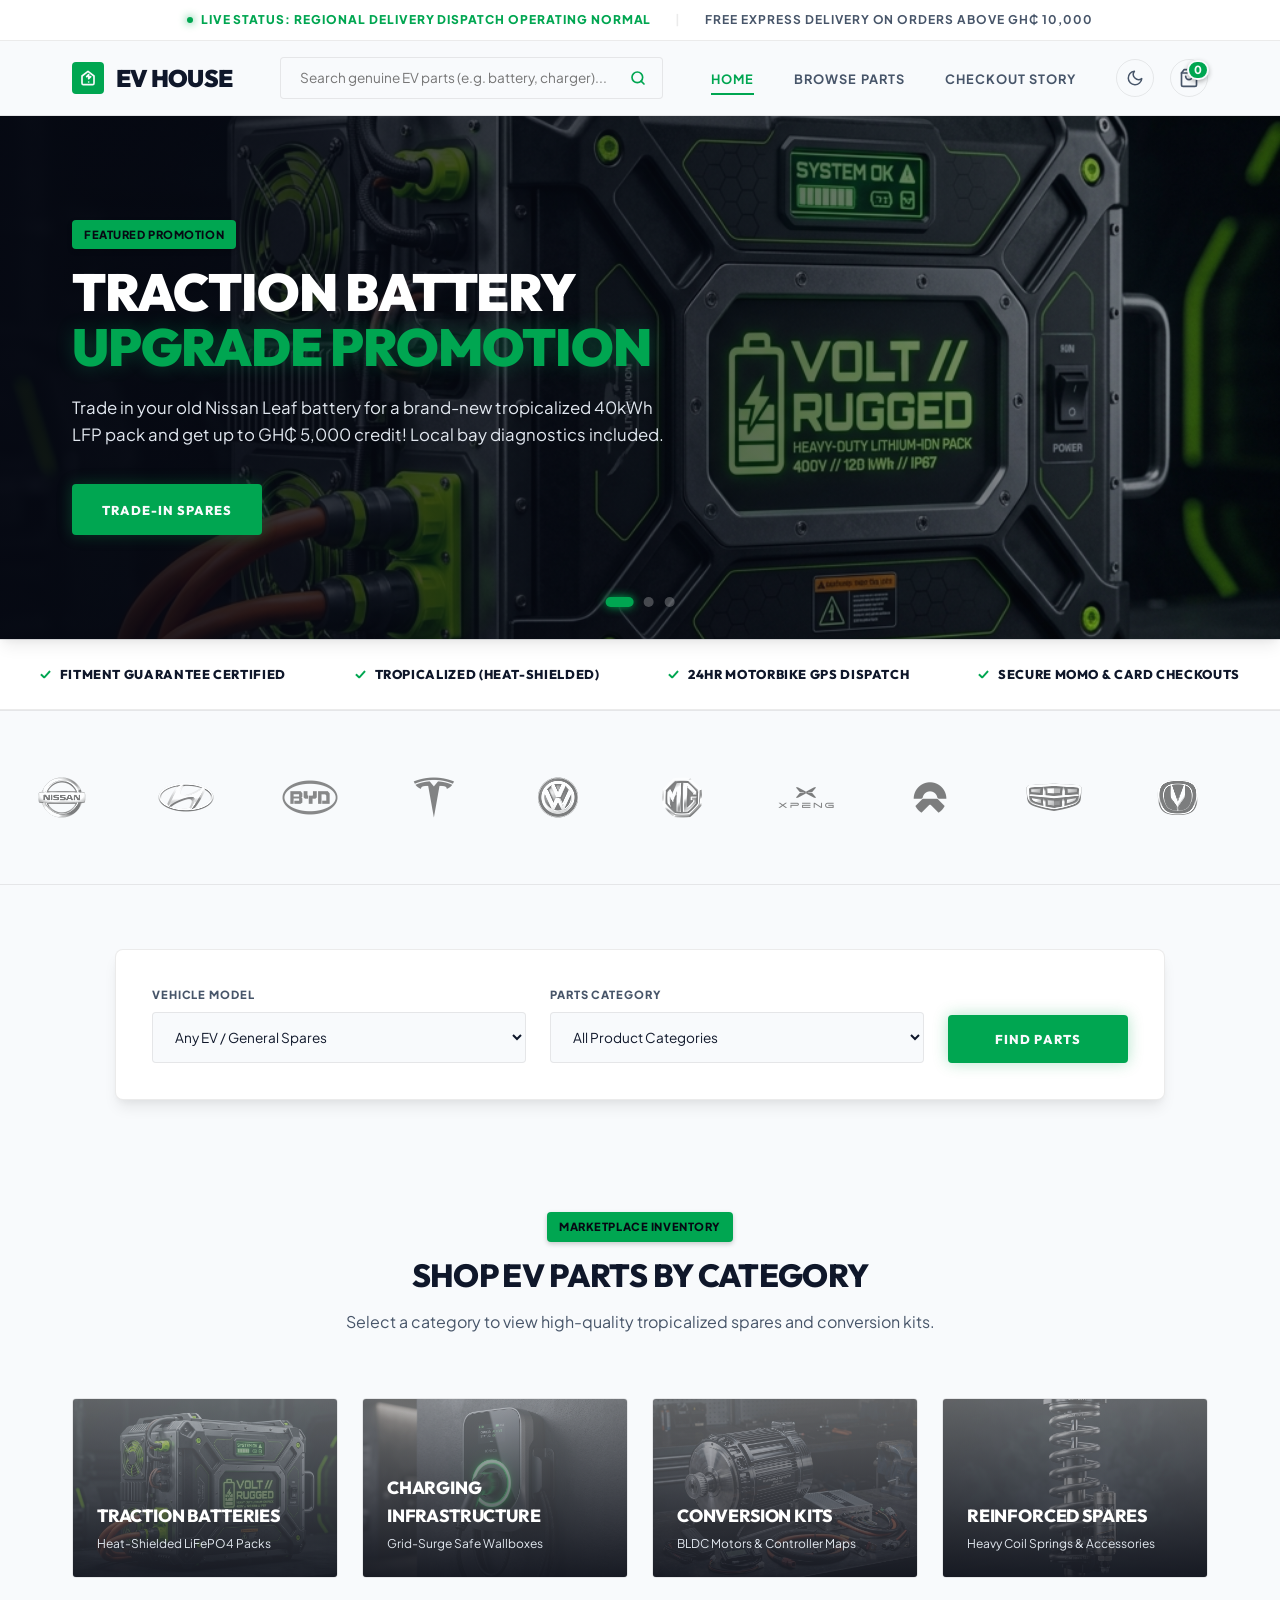
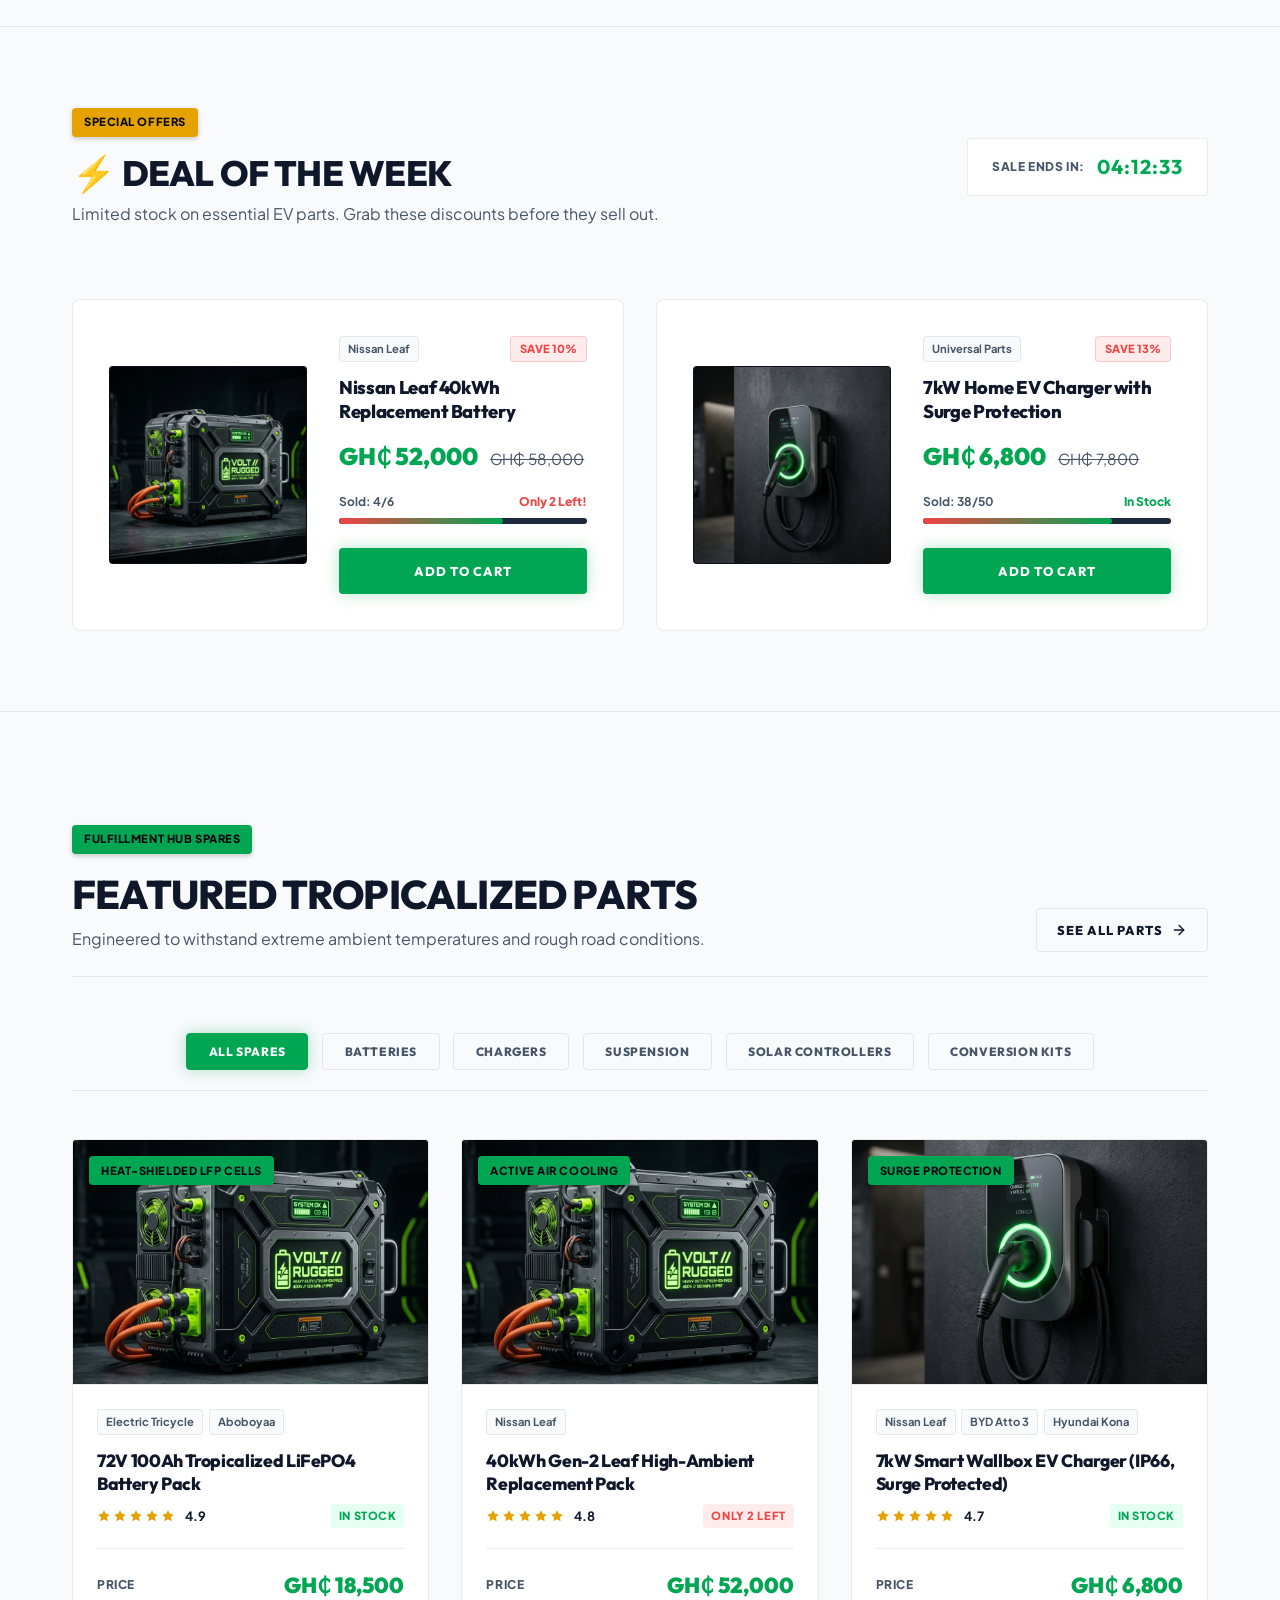
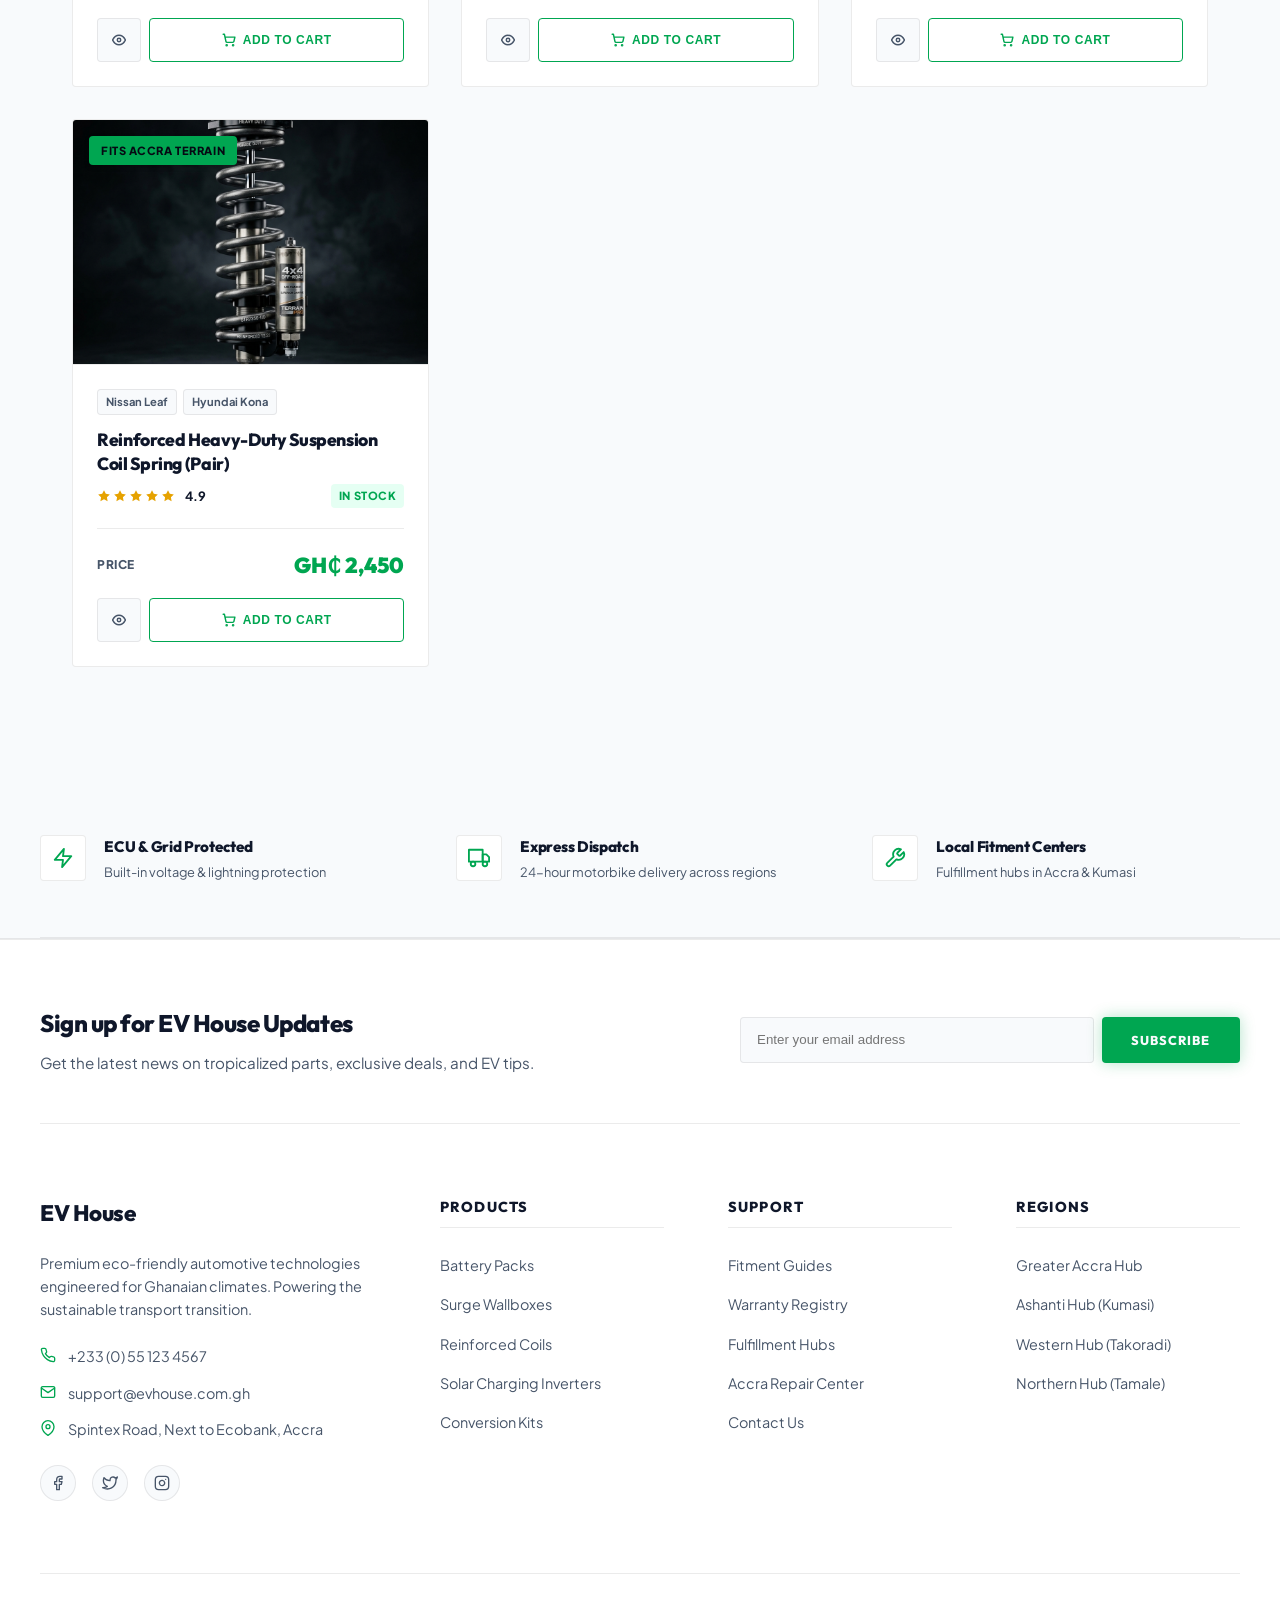
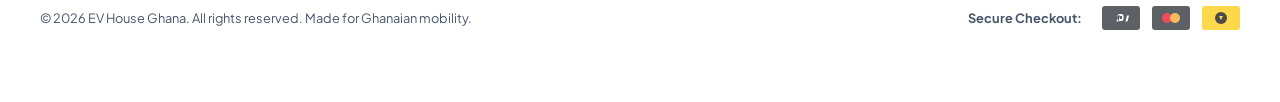
==== index.html @ 323301cf "Initial commit for EV template" ====
<!DOCTYPE html>
<html lang="en">
<head>
  <meta charset="UTF-8">
  <meta name="viewport" content="width=device-width, initial-scale=1.0, viewport-fit=cover">
  <meta name="theme-color" content="#f8fafc" media="(prefers-color-scheme: light)">
  <meta name="theme-color" content="#060913" media="(prefers-color-scheme: dark)">
  <meta name="theme-color" id="meta-theme-color" content="#f8fafc">
  <title>EV House - Genuine Tropicalized EV Parts & Conversions Ghana</title>
  <meta name="description" content="EV House is Ghana's leading e-commerce platform for tropicalized electric vehicle parts, smart charging stations, solar hubs, and EV conversion kits.">
  <link rel="stylesheet" href="styles/main.css">
</head>
<body>

  <!-- Premium Announcement Notice Bar -->
  <div class="utility-banner" id="announcement-bar">
    <div class="live-indicator">
      <div class="live-dot"></div>
      <span>LIVE STATUS: Regional Delivery Dispatch Operating Normal</span>
    </div>
    <span style="color:var(--color-border);">|</span>
    <span>Free Express Delivery on orders above <strong>GH₵ 10,000</strong></span>
  </div>

  <!-- Top Navigation Header -->
  <header>
    <div class="nav-container">
      <a href="index.html" class="logo" id="header-logo">
        <div class="logo-icon">
          <svg xmlns="http://www.w3.org/2000/svg" width="16" height="16" viewBox="0 0 24 24" fill="none" stroke="currentColor" stroke-width="2.5" stroke-linecap="round" stroke-linejoin="round" style="color:var(--color-bg-deep);"><path d="m3 9 9-7 9 7v11a2 2 0 0 1-2 2H5a2 2 0 0 1-2-2z"/><path d="M13 18h.01"/><path d="m10 10 3-3v6l3-3"/></svg>
        </div>
        <span>EV House</span>
      </a>
      <div class="header-search">
        <input type="text" id="header-search-input" placeholder="Search genuine EV parts (e.g. battery, charger)...">
        <button id="header-search-btn" title="Search catalog">
          <svg xmlns="http://www.w3.org/2000/svg" width="16" height="16" viewBox="0 0 24 24" fill="none" stroke="currentColor" stroke-width="2.5" stroke-linecap="round" stroke-linejoin="round"><circle cx="11" cy="11" r="8"/><line x1="21" y1="21" x2="16.65" y2="16.65"/></svg>
        </button>
      </div>
      <div class="nav-right">
        <nav class="desktop-nav" id="main-nav">
          <ul class="nav-links">
            <li><a href="index.html" class="active" id="nav-home">Home</a></li>
            <li><a href="catalog.html" id="nav-catalog">Browse Parts</a></li>
            <li><a href="checkout-story.html" id="nav-checkout">Checkout Story</a></li>
          </ul>
        </nav>
        <div class="nav-actions">
          <button class="theme-toggle" id="theme-toggle-btn" aria-label="Toggle Dark/Light Mode">
            <svg class="icon-sun" xmlns="http://www.w3.org/2000/svg" width="18" height="18" viewBox="0 0 24 24" fill="none" stroke="currentColor" stroke-width="2" stroke-linecap="round" stroke-linejoin="round" style="display:none;"><circle cx="12" cy="12" r="5"/><line x1="12" y1="1" x2="12" y2="3"/><line x1="12" y1="21" x2="12" y2="23"/><line x1="4.22" y1="4.22" x2="5.64" y2="5.64"/><line x1="18.36" y1="18.36" x2="19.78" y2="19.78"/><line x1="1" y1="12" x2="3" y2="12"/><line x1="21" y1="12" x2="23" y2="12"/><line x1="4.22" y1="19.78" x2="5.64" y2="18.36"/><line x1="18.36" y1="5.64" x2="19.78" y2="4.22"/></svg>
            <svg class="icon-moon" xmlns="http://www.w3.org/2000/svg" width="18" height="18" viewBox="0 0 24 24" fill="none" stroke="currentColor" stroke-width="2" stroke-linecap="round" stroke-linejoin="round"><path d="M21 12.79A9 9 0 1 1 11.21 3 7 7 0 0 0 21 12.79z"/></svg>
          </button>
          <a href="checkout-story.html" class="nav-cart-btn" id="nav-cart-trigger" aria-label="View Cart">
            <div class="cart-icon-wrapper">
              <svg xmlns="http://www.w3.org/2000/svg" width="20" height="20" viewBox="0 0 24 24" fill="none" stroke="currentColor" stroke-width="2" stroke-linecap="round" stroke-linejoin="round">
                <path d="M6 2L3 6v14a2 2 0 0 0 2 2h14a2 2 0 0 0 2-2V6l-3-4z"/>
                <line x1="3" y1="6" x2="21" y2="6"/>
                <path d="M16 10a4 4 0 0 1-8 0"/>
              </svg>
              <span class="nav-cart-badge" id="nav-cart-count">0</span>
            </div>
          </a>
          <button class="mobile-menu-btn" id="mobile-menu-btn" aria-label="Toggle Menu">
            <span class="hamburger-bar"></span>
            <span class="hamburger-bar"></span>
            <span class="hamburger-bar"></span>
          </button>
        </div>
      </div>
    </div>
  </header>

  <!-- Full-Width Promo Campaigns Slideshow Slider -->
  <section class="promo-section" style="background: var(--color-bg-deep); border-bottom: 1px solid var(--color-border); padding: 0;">
    <div class="promo-slider">
      <!-- Slide 1 -->
      <div class="promo-slide active" style="background-image: url('images/product_battery_1783794876013.jpg');">
        <div class="container" style="position: relative; z-index: 2; width: 100%;">
          <div class="promo-content">
            <span class="badge badge-eco" style="margin-bottom:1rem;">Featured Promotion</span>
            <h2 class="promo-title">TRACTION BATTERY <span>UPGRADE PROMOTION</span></h2>
            <p class="promo-desc">Trade in your old Nissan Leaf battery for a brand-new tropicalized 40kWh LFP pack and get up to GH₵ 5,000 credit! Local bay diagnostics included.</p>
            <a href="catalog.html?category=batteries" class="btn btn-primary">Trade-In Spares</a>
          </div>
        </div>
      </div>
      <!-- Slide 2 -->
      <div class="promo-slide" style="background-image: url('images/product_solar_1783794910248.jpg');">
        <div class="container" style="position: relative; z-index: 2; width: 100%;">
          <div class="promo-content">
            <span class="badge badge-gold" style="margin-bottom:1rem;">Solar Charging</span>
            <h2 class="promo-title">GO OFF-GRID <span>WITH SOLAR POWER</span></h2>
            <p class="promo-desc">Direct-charge your EV drivetrain from solar roof cells. Combine our 5kW MPPT hybrid inverter with solar arrays for zero fuel bills.</p>
            <a href="catalog.html?category=solar" class="btn btn-primary">Shop Inverters</a>
          </div>
        </div>
      </div>
      <!-- Slide 3 -->
      <div class="promo-slide" style="background-image: url('images/product_motor_1783794902321.jpg');">
        <div class="container" style="position: relative; z-index: 2; width: 100%;">
          <div class="promo-content">
            <span class="badge badge-eco" style="margin-bottom:1rem;">Retrofit Spares</span>
            <h2 class="promo-title">COMPLETE <span>EV CONVERSION KITS</span></h2>
            <p class="promo-desc">Convert standard combustion sedans or tricycles. High-torque BLDC motors & custom mapped controller ECUs calibrated for Greater Accra.</p>
            <a href="catalog.html?category=conversion" class="btn btn-primary">Shop Conversion Spares</a>
          </div>
        </div>
      </div>
      <!-- Dots -->
      <div class="slider-dots">
        <span class="slider-dot active"></span>
        <span class="slider-dot"></span>
        <span class="slider-dot"></span>
      </div>
    </div>
  </section>

  <!-- E-commerce Reassurance Value Pillars Bar -->
  <div class="features-bar-container">
    <div class="features-bar">
      <div class="bar-item">
        <span class="bar-bullet">✓</span>
        <span>Fitment Guarantee Certified</span>
      </div>
      <div class="bar-item">
        <span class="bar-bullet">✓</span>
        <span>Tropicalized (Heat-Shielded)</span>
      </div>
      <div class="bar-item">
        <span class="bar-bullet">✓</span>
        <span>24hr Motorbike GPS Dispatch</span>
      </div>
      <div class="bar-item">
        <span class="bar-bullet">✓</span>
        <span>Secure MoMo & Card Checkouts</span>
      </div>
    </div>
  </div>
  <!-- Manufacturer Partner Brands Row (CompuGhana style) -->
  <section class="brands-section">
    <div class="brands-carousel-container">
      <div class="brands-carousel-track">
        <!-- Group 1 -->
        <div class="brands-group">
          <img src="images/brand-nissan.png" alt="Nissan" class="brand-logo-img">
          <img src="images/brand-hyundai.png" alt="Hyundai" class="brand-logo-img">
          <img src="images/brand-byd.png" alt="BYD" class="brand-logo-img">
          <img src="images/brand-tesla.png" alt="Tesla" class="brand-logo-img">
          <img src="images/brand-vw.png" alt="Volkswagen" class="brand-logo-img">
          <img src="images/brand-mg.png" alt="MG" class="brand-logo-img">
          <img src="images/brand-xpeng.png" alt="XPeng" class="brand-logo-img">
          <img src="images/brand-nio.png" alt="NIO" class="brand-logo-img">
          <img src="images/brand-geely.png" alt="Geely" class="brand-logo-img">
          <img src="images/brand-changan.png" alt="Changan" class="brand-logo-img">
        </div>
        <!-- Group 2 -->
        <div class="brands-group" aria-hidden="true">
          <img src="images/brand-nissan.png" alt="Nissan" class="brand-logo-img">
          <img src="images/brand-hyundai.png" alt="Hyundai" class="brand-logo-img">
          <img src="images/brand-byd.png" alt="BYD" class="brand-logo-img">
          <img src="images/brand-tesla.png" alt="Tesla" class="brand-logo-img">
          <img src="images/brand-vw.png" alt="Volkswagen" class="brand-logo-img">
          <img src="images/brand-mg.png" alt="MG" class="brand-logo-img">
          <img src="images/brand-xpeng.png" alt="XPeng" class="brand-logo-img">
          <img src="images/brand-nio.png" alt="NIO" class="brand-logo-img">
          <img src="images/brand-geely.png" alt="Geely" class="brand-logo-img">
          <img src="images/brand-changan.png" alt="Changan" class="brand-logo-img">
        </div>
        <!-- Group 3 -->
        <div class="brands-group" aria-hidden="true">
          <img src="images/brand-nissan.png" alt="Nissan" class="brand-logo-img">
          <img src="images/brand-hyundai.png" alt="Hyundai" class="brand-logo-img">
          <img src="images/brand-byd.png" alt="BYD" class="brand-logo-img">
          <img src="images/brand-tesla.png" alt="Tesla" class="brand-logo-img">
          <img src="images/brand-vw.png" alt="Volkswagen" class="brand-logo-img">
          <img src="images/brand-mg.png" alt="MG" class="brand-logo-img">
          <img src="images/brand-xpeng.png" alt="XPeng" class="brand-logo-img">
          <img src="images/brand-nio.png" alt="NIO" class="brand-logo-img">
          <img src="images/brand-geely.png" alt="Geely" class="brand-logo-img">
          <img src="images/brand-changan.png" alt="Changan" class="brand-logo-img">
        </div>
        <!-- Group 4 -->
        <div class="brands-group" aria-hidden="true">
          <img src="images/brand-nissan.png" alt="Nissan" class="brand-logo-img">
          <img src="images/brand-hyundai.png" alt="Hyundai" class="brand-logo-img">
          <img src="images/brand-byd.png" alt="BYD" class="brand-logo-img">
          <img src="images/brand-tesla.png" alt="Tesla" class="brand-logo-img">
          <img src="images/brand-vw.png" alt="Volkswagen" class="brand-logo-img">
          <img src="images/brand-mg.png" alt="MG" class="brand-logo-img">
          <img src="images/brand-xpeng.png" alt="XPeng" class="brand-logo-img">
          <img src="images/brand-nio.png" alt="NIO" class="brand-logo-img">
          <img src="images/brand-geely.png" alt="Geely" class="brand-logo-img">
          <img src="images/brand-changan.png" alt="Changan" class="brand-logo-img">
        </div>
      </div>
    </div>
  </section>

  <!-- Vehicle Matcher Widget (Overlapped) -->
  <div class="matcher-container">
    <div class="matcher-card" id="vehicle-matcher-card">
      <form class="matcher-form" id="vehicle-matcher-form">
        <div class="form-group">
          <label for="matcher-vehicle">Vehicle Model</label>
          <select class="form-select" id="matcher-vehicle" required>
            <option value="all">Any EV / General Spares</option>
            <option value="Nissan Leaf">Nissan Leaf (ZE0/AZE0)</option>
            <option value="BYD Atto 3">BYD Atto 3</option>
            <option value="Electric Tricycle">Electric Tricycle (Aboboyaa)</option>
            <option value="Hyundai Kona">Hyundai Kona EV</option>
          </select>
        </div>
        <div class="form-group">
          <label for="matcher-category">Parts Category</label>
          <select class="form-select" id="matcher-category">
            <option value="all">All Product Categories</option>
            <option value="batteries">Tropicalized Batteries</option>
            <option value="chargers">Grid-Surge Protected Chargers</option>
            <option value="suspension">Pothole-Reinforced Suspension</option>
            <option value="solar">Solar EV charging controllers</option>
            <option value="conversion">Conversion Kits</option>
          </select>
        </div>
        <button type="submit" class="btn btn-primary" id="btn-matcher-find" style="width: 100%; height: 48px;">
          Find Parts
        </button>
      </form>
    </div>
  </div>

  <!-- Trending EV Parts Categories Visual Grid -->
  <section style="background: var(--color-bg-deep); padding: 5rem 0 3rem 0; border-bottom: 1px solid var(--color-border);">
    <div style="text-align: center; margin-bottom: 1.25rem; padding: 0 2rem;">
      <span class="badge badge-eco" style="margin-bottom: 0.5rem;">Marketplace Inventory</span>
      <h2 style="font-size: 2rem; text-transform: uppercase;">Shop EV Parts by Category</h2>
      <p style="color: var(--color-text-slate); max-width: 600px; margin: 0.5rem auto 0 auto;">Select a category to view high-quality tropicalized spares and conversion kits.</p>
    </div>
    
    <div class="category-grid">
      <div class="category-card" onclick="window.location.href='catalog.html?category=batteries'">
        <img class="category-card-img" src="images/product_battery_1783794876013.jpg" alt="Traction Batteries">
        <div class="category-card-content">
          <h4 class="category-card-title">Traction Batteries</h4>
          <span class="category-card-desc">Heat-Shielded LiFePO4 Packs</span>
        </div>
      </div>
      <div class="category-card" onclick="window.location.href='catalog.html?category=chargers'">
        <img class="category-card-img" src="images/product_charger_1783794883988.jpg" alt="Charging Stations">
        <div class="category-card-content">
          <h4 class="category-card-title">Charging Infrastructure</h4>
          <span class="category-card-desc">Grid-Surge Safe Wallboxes</span>
        </div>
      </div>
      <div class="category-card" onclick="window.location.href='catalog.html?category=conversion'">
        <img class="category-card-img" src="images/product_motor_1783794902321.jpg" alt="Conversion Kits">
        <div class="category-card-content">
          <h4 class="category-card-title">Conversion Kits</h4>
          <span class="category-card-desc">BLDC Motors & Controller Maps</span>
        </div>
      </div>
      <div class="category-card" onclick="window.location.href='catalog.html?category=suspension'">
        <img class="category-card-img" src="images/product_suspension_1783794894109.jpg" alt="Reinforced Suspension">
        <div class="category-card-content">
          <h4 class="category-card-title">Reinforced Spares</h4>
          <span class="category-card-desc">Heavy Coil Springs & Accessories</span>
        </div>
      </div>
    </div>
  </section>

  <!-- Special Offers Promotion (Countdown timer & Stock bars) -->
  <section style="background: var(--color-bg-deep); padding: 5rem 0; border-bottom: 1px solid var(--color-border);">
    <div class="container">
      <div class="section-header" style="border-bottom:none; margin-bottom: 3rem; display:flex; justify-content:space-between; align-items:center; flex-wrap:wrap; gap:1rem;">
        <div class="section-title">
          <span class="badge badge-gold" style="margin-bottom: 0.5rem;">Special Offers</span>
          <h2 style="text-transform:uppercase; font-size:2.2rem; display:flex; align-items:center; gap:0.5rem;">
            ⚡ Deal of the Week
          </h2>
          <p>Limited stock on essential EV parts. Grab these discounts before they sell out.</p>
        </div>
        <div style="background: var(--color-bg-card); border: 1.5px solid var(--color-border); padding: 0.75rem 1.5rem; border-radius: var(--radius-sm); display:flex; align-items:center; gap:0.75rem;">
          <span style="font-size:0.75rem; font-weight:800; color:var(--color-text-slate); text-transform:uppercase; letter-spacing:0.05em;">Sale ends in:</span>
          <strong id="flash-timer" style="font-family:var(--font-heading); font-size:1.25rem; color:var(--color-primary-neon); text-shadow:0 0 10px rgba(5,255,133,0.15); letter-spacing:0.05em;">04:12:35</strong>
        </div>
      </div>
      
      <div class="flash-deals-container">
        <!-- Deal 1 -->
        <div class="flash-deal-card" data-id="nissan-leaf-battery">
          <div class="flash-img-wrapper">
            <img src="images/product_battery_1783794876013.jpg" alt="Nissan Leaf pack">
          </div>
          <div class="flash-info">
            <div class="flash-tag-row">
              <span class="compat-tag">Nissan Leaf</span>
              <span class="flash-discount-badge">Save 10%</span>
            </div>
            <h3 class="flash-name">Nissan Leaf 40kWh Replacement Battery</h3>
            <div class="flash-price-row">
              <span class="flash-price-now">GH₵ 52,000</span>
              <span class="flash-price-was">GH₵ 58,000</span>
            </div>
            <div class="flash-stock-info">
              <div class="flash-stock-label">
                <span>Sold: 4/6</span>
                <span style="color: #ef4444; font-weight: 800;">Only 2 Left!</span>
              </div>
              <div class="progress-bar-stock">
                <div class="progress-bar-fill" style="width: 66%;"></div>
              </div>
            </div>
            <button class="btn btn-primary add-to-cart-btn" data-id="nissan-leaf-battery" style="width: 100%;">Add to Cart</button>
          </div>
        </div>
        <!-- Deal 2 -->
        <div class="flash-deal-card" data-id="wallbox-charger-7kw">
          <div class="flash-img-wrapper">
            <img src="images/product_charger_1783794883988.jpg" alt="Wallbox EV charger">
          </div>
          <div class="flash-info">
            <div class="flash-tag-row">
              <span class="compat-tag">Universal Parts</span>
              <span class="flash-discount-badge">Save 13%</span>
            </div>
            <h3 class="flash-name">7kW Home EV Charger with Surge Protection</h3>
            <div class="flash-price-row">
              <span class="flash-price-now">GH₵ 6,800</span>
              <span class="flash-price-was">GH₵ 7,800</span>
            </div>
            <div class="flash-stock-info">
              <div class="flash-stock-label">
                <span>Sold: 38/50</span>
                <span style="color: var(--color-primary-neon); font-weight: 800;">In Stock</span>
              </div>
              <div class="progress-bar-stock">
                <div class="progress-bar-fill" style="width: 76%;"></div>
              </div>
            </div>
            <button class="btn btn-primary add-to-cart-btn" data-id="wallbox-charger-7kw" style="width: 100%;">Add to Cart</button>
          </div>
        </div>
      </div>
    </div>
  </section>



  <!-- Featured Grid Section -->
  <section class="featured-section" id="featured-products">
    <div class="container">
      <div class="section-header">
        <div class="section-title">
          <span class="badge badge-eco" style="margin-bottom: 0.5rem;">Fulfillment Hub Spares</span>
          <h2>Featured Tropicalized Parts</h2>
          <p>Engineered to withstand extreme ambient temperatures and rough road conditions.</p>
        </div>
        <a href="catalog.html" class="btn btn-secondary" id="featured-see-all" style="padding: 0.65rem 1.25rem;">
          See All Parts
          <svg xmlns="http://www.w3.org/2000/svg" width="16" height="16" viewBox="0 0 24 24" fill="none" stroke="currentColor" stroke-width="2" stroke-linecap="round" stroke-linejoin="round"><line x1="5" y1="12" x2="19" y2="12"/><polyline points="12 5 19 12 12 19"/></svg>
        </a>
      </div>
      
      <!-- Category Tabs (CompuGhana style) -->
      <div class="tab-bar-container">
        <button class="tab-btn active" data-category="all">All Spares</button>
        <button class="tab-btn" data-category="batteries">Batteries</button>
        <button class="tab-btn" data-category="chargers">Chargers</button>
        <button class="tab-btn" data-category="suspension">Suspension</button>
        <button class="tab-btn" data-category="solar">Solar controllers</button>
        <button class="tab-btn" data-category="conversion">Conversion kits</button>
      </div>
      
      <!-- Rendered Dynamically via app.js -->
      <div class="products-grid" id="featured-products-grid">
        <div style="grid-column: 1 / -1; text-align: center; padding: 3rem;">
          <p style="color: var(--color-text-slate);">Loading featured catalog items...</p>
        </div>
      </div>
    </div>
  </section>

  <!-- Trust Badges Bar -->
  <section style="background: var(--color-bg-deep); border-bottom: 1px solid var(--color-border);">
    <div class="trust-badges-bar" id="footer-trust-badges">
      <div class="trust-badge-item">
        <div class="trust-badge-icon">
          <svg xmlns="http://www.w3.org/2000/svg" width="24" height="24" viewBox="0 0 24 24" fill="none" stroke="currentColor" stroke-width="2" stroke-linecap="round" stroke-linejoin="round"><polygon points="13 2 3 14 12 14 11 22 21 10 12 10 13 2"/></svg>
        </div>
        <div class="trust-badge-text">
          <h5>ECU & Grid Protected</h5>
          <p>Built-in voltage & lightning protection</p>
        </div>
      </div>
      <div class="trust-badge-item">
        <div class="trust-badge-icon">
          <svg xmlns="http://www.w3.org/2000/svg" width="24" height="24" viewBox="0 0 24 24" fill="none" stroke="currentColor" stroke-width="2" stroke-linecap="round" stroke-linejoin="round"><rect x="1" y="3" width="15" height="13"/><polygon points="16 8 20 8 23 11 23 16 16 16 16 8"/><circle cx="5.5" cy="18.5" r="2.5"/><circle cx="18.5" cy="18.5" r="2.5"/></svg>
        </div>
        <div class="trust-badge-text">
          <h5>Express Dispatch</h5>
          <p>24-hour motorbike delivery across regions</p>
        </div>
      </div>
      <div class="trust-badge-item">
        <div class="trust-badge-icon">
          <svg xmlns="http://www.w3.org/2000/svg" width="24" height="24" viewBox="0 0 24 24" fill="none" stroke="currentColor" stroke-width="2" stroke-linecap="round" stroke-linejoin="round"><path d="M14.7 6.3a1 1 0 0 0 0 1.4l1.6 1.6a1 1 0 0 0 1.4 0l3.77-3.77a6 6 0 0 1-7.94 7.94l-6.91 6.91a2.12 2.12 0 0 1-3-3l6.91-6.91a6 6 0 0 1 7.94-7.94l-3.76 3.76z"/></svg>
        </div>
        <div class="trust-badge-text">
          <h5>Local Fitment Centers</h5>
          <p>Fulfillment hubs in Accra & Kumasi</p>
        </div>
      </div>
    </div>
  </section>

  <footer class="global-footer">
    <div class="footer-newsletter-section">
      <div class="newsletter-text">
        <h3>Sign up for EV House Updates</h3>
        <p>Get the latest news on tropicalized parts, exclusive deals, and EV tips.</p>
      </div>
      <div class="newsletter-input-group">
        <input type="email" placeholder="Enter your email address">
        <button class="btn btn-primary">Subscribe</button>
      </div>
    </div>
    
    <div class="footer-grid">
      <div class="footer-brand">
        <h3>EV House</h3>
        <p>Premium eco-friendly automotive technologies engineered for Ghanaian climates. Powering the sustainable transport transition.</p>
        <div class="footer-contact-info">
          <div class="footer-contact-item">
            <svg xmlns="http://www.w3.org/2000/svg" width="16" height="16" viewBox="0 0 24 24" fill="none" stroke="currentColor" stroke-width="2" stroke-linecap="round" stroke-linejoin="round"><path d="M22 16.92v3a2 2 0 0 1-2.18 2 19.79 19.79 0 0 1-8.63-3.07 19.5 19.5 0 0 1-6-6 19.79 19.79 0 0 1-3.07-8.67A2 2 0 0 1 4.11 2h3a2 2 0 0 1 2 1.72 12.84 12.84 0 0 0 .7 2.81 2 2 0 0 1-.45 2.11L8.09 9.91a16 16 0 0 0 6 6l1.27-1.27a2 2 0 0 1 2.11-.45 12.84 12.84 0 0 0 2.81.7A2 2 0 0 1 22 16.92z"/></svg>
            <span>+233 (0) 55 123 4567</span>
          </div>
          <div class="footer-contact-item">
            <svg xmlns="http://www.w3.org/2000/svg" width="16" height="16" viewBox="0 0 24 24" fill="none" stroke="currentColor" stroke-width="2" stroke-linecap="round" stroke-linejoin="round"><path d="M4 4h16c1.1 0 2 .9 2 2v12c0 1.1-.9 2-2 2H4c-1.1 0-2-.9-2-2V6c0-1.1.9-2 2-2z"/><polyline points="22,6 12,13 2,6"/></svg>
            <span>support@evhouse.com.gh</span>
          </div>
          <div class="footer-contact-item">
            <svg xmlns="http://www.w3.org/2000/svg" width="16" height="16" viewBox="0 0 24 24" fill="none" stroke="currentColor" stroke-width="2" stroke-linecap="round" stroke-linejoin="round"><path d="M21 10c0 7-9 13-9 13s-9-6-9-13a9 9 0 0 1 18 0z"/><circle cx="12" cy="10" r="3"/></svg>
            <span>Spintex Road, Next to Ecobank, Accra</span>
          </div>
        </div>
        <div class="footer-socials">
          <a href="#" aria-label="Facebook"><svg xmlns="http://www.w3.org/2000/svg" width="16" height="16" viewBox="0 0 24 24" fill="none" stroke="currentColor" stroke-width="2" stroke-linecap="round" stroke-linejoin="round"><path d="M18 2h-3a5 5 0 0 0-5 5v3H7v4h3v8h4v-8h3l1-4h-4V7a1 1 0 0 1 1-1h3z"/></svg></a>
          <a href="#" aria-label="Twitter"><svg xmlns="http://www.w3.org/2000/svg" width="16" height="16" viewBox="0 0 24 24" fill="none" stroke="currentColor" stroke-width="2" stroke-linecap="round" stroke-linejoin="round"><path d="M23 3a10.9 10.9 0 0 1-3.14 1.53 4.48 4.48 0 0 0-7.86 3v1A10.66 10.66 0 0 1 3 4s-4 9 5 13a11.64 11.64 0 0 1-7 2c9 5 20 0 20-11.5a4.5 4.5 0 0 0-.08-.83A7.72 7.72 0 0 0 23 3z"/></svg></a>
          <a href="#" aria-label="Instagram"><svg xmlns="http://www.w3.org/2000/svg" width="16" height="16" viewBox="0 0 24 24" fill="none" stroke="currentColor" stroke-width="2" stroke-linecap="round" stroke-linejoin="round"><rect x="2" y="2" width="20" height="20" rx="5" ry="5"/><path d="M16 11.37A4 4 0 1 1 12.63 8 4 4 0 0 1 16 11.37z"/><line x1="17.5" y1="6.5" x2="17.51" y2="6.5"/></svg></a>
        </div>
      </div>
      <div class="footer-links-col">
        <h4>Products</h4>
        <ul>
          <li><a href="catalog.html">Battery Packs</a></li>
          <li><a href="catalog.html">Surge Wallboxes</a></li>
          <li><a href="catalog.html">Reinforced Coils</a></li>
          <li><a href="catalog.html">Solar Charging Inverters</a></li>
          <li><a href="catalog.html">Conversion Kits</a></li>
        </ul>
      </div>
      <div class="footer-links-col">
        <h4>Support</h4>
        <ul>
          <li><a href="#">Fitment Guides</a></li>
          <li><a href="#">Warranty Registry</a></li>
          <li><a href="#">Fulfillment Hubs</a></li>
          <li><a href="#">Accra Repair Center</a></li>
          <li><a href="#">Contact Us</a></li>
        </ul>
      </div>
      <div class="footer-links-col">
        <h4>Regions</h4>
        <ul>
          <li><a href="#">Greater Accra Hub</a></li>
          <li><a href="#">Ashanti Hub (Kumasi)</a></li>
          <li><a href="#">Western Hub (Takoradi)</a></li>
          <li><a href="#">Northern Hub (Tamale)</a></li>
        </ul>
      </div>
    </div>
    
    <div class="footer-bottom">
      <div class="footer-copyright">
        <p>© 2026 EV House Ghana. All rights reserved. Made for Ghanaian mobility.</p>
      </div>
      <div class="footer-payments">
        <span style="font-size: 0.8rem; font-weight: 700; margin-right: 0.5rem;">Secure Checkout:</span>
        <svg class="payment-icon" viewBox="0 0 38 24" width="38" height="24"><rect width="38" height="24" rx="3" fill="#1A1F26"/><path d="M14.5 15.5l1.5-6h2l-1.5 6h-2zM21.5 10c0-1.1-.9-2-2-2h-2c-1.1 0-2 .9-2 2v3c0 1.1.9 2 2 2h2c1.1 0 2-.9 2-2v-3zm-1.5 3h-2v-3h2v3zM27 9.5l-1.5 6h-2l1.5-6h2z" fill="#FFF"/></svg>
        <svg class="payment-icon" viewBox="0 0 38 24" width="38" height="24"><rect width="38" height="24" rx="3" fill="#1A1F26"/><circle cx="15" cy="12" r="5" fill="#EB001B"/><circle cx="23" cy="12" r="5" fill="#F79E1B"/></svg>
        <svg class="payment-icon" viewBox="0 0 38 24" width="38" height="24"><rect width="38" height="24" rx="3" fill="#FCCA00"/><circle cx="19" cy="12" r="6" fill="#000"/><path d="M19 14l-2-4h4l-2 4z" fill="#FCCA00"/></svg>
      </div>
    </div>
  </footer>

  <!-- Script references -->
  <script src="js/app.js"></script>
</body>
</html>
---- styles/main.css ----
@import url('https://fonts.googleapis.com/css2?family=Plus+Jakarta+Sans:wght@300;400;500;600;700;800&family=Outfit:wght@300;400;500;600;700;800;900&display=swap');

:root {
  /* Default: Light Mode */
  --color-bg-deep: #f8fafc;
  --color-bg-card: #ffffff;
  --color-bg-card-hover: #f1f5f9;
  
  --color-primary-neon: #00a651;
  --color-primary-glow: rgba(0, 166, 81, 0.2);
  --color-accent-gold: #e6a200;
  
  --color-text-white: #0f172a;
  --color-text-slate: #475569;
  --color-border: rgba(0, 0, 0, 0.08);
  --color-border-focus: rgba(0, 166, 81, 0.5);
  
  /* Fonts */
  --font-heading: 'Outfit', sans-serif;
  --font-body: 'Plus Jakarta Sans', sans-serif;
  
  /* Radii */
  --radius-sm: 4px;
  --radius-md: 8px;
  --radius-lg: 14px;
  
  /* Animations & Shadows */
  --shadow-neon: 0 0 15px rgba(0, 166, 81, 0.3);
  --shadow-box: 0 10px 15px -3px rgba(0, 0, 0, 0.08), 0 4px 6px -2px rgba(0, 0, 0, 0.04);
  --transition: all 0.25s cubic-bezier(0.16, 1, 0.3, 1);
  
  --color-bg-pure: #ffffff;
  --color-bg-header: rgba(248, 250, 252, 0.95);
  --color-bg-modal-overlay: rgba(248, 250, 252, 0.7);
}

[data-theme='dark'] {
  --color-bg-deep: #060913;
  --color-bg-card: #0e1322;
  --color-bg-card-hover: #151c30;
  
  --color-primary-neon: #05ff85;
  --color-primary-glow: rgba(5, 255, 133, 0.2);
  --color-accent-gold: #ffb300;
  
  --color-text-white: #ffffff;
  --color-text-slate: #94a3b8;
  --color-border: rgba(255, 255, 255, 0.06);
  --color-border-focus: rgba(5, 255, 133, 0.5);
  
  --shadow-neon: 0 0 20px var(--color-primary-glow);
  --shadow-box: 0 20px 25px -5px rgba(0, 0, 0, 0.4), 0 10px 10px -5px rgba(0, 0, 0, 0.3);
  
  --color-bg-pure: #000000;
  --color-bg-header: rgba(6, 9, 19, 0.95);
  --color-bg-modal-overlay: rgba(6, 9, 19, 0.7);
}


/* Document Resets */
* {
  box-sizing: border-box;
  margin: 0;
  padding: 0;
  -webkit-font-smoothing: antialiased;
}

html {
  overflow-x: hidden;
  background-color: var(--color-bg-deep);
}

body {
  font-family: var(--font-body);
  background-color: var(--color-bg-deep);
  color: var(--color-text-slate);
  line-height: 1.6;
  overflow-x: hidden;
  width: 100%;
  position: relative;
}

h1, h2, h3, h4, h5, h6 {
  font-family: var(--font-heading);
  font-weight: 800;
  color: var(--color-text-white);
  letter-spacing: -0.02em;
}

a {
  text-decoration: none;
  color: inherit;
  transition: var(--transition);
}

/* Custom Scrollbar */
::-webkit-scrollbar {
  width: 6px;
}
::-webkit-scrollbar-track {
  background: var(--color-bg-deep);
}
::-webkit-scrollbar-thumb {
  background: #1e293b;
  border-radius: var(--radius-sm);
}
::-webkit-scrollbar-thumb:hover {
  background: var(--color-primary-neon);
}

/* Utility shipping banner */
.utility-banner {
  background: var(--color-bg-pure);
  color: var(--color-text-slate);
  text-align: center;
  font-size: 0.75rem;
  font-weight: 700;
  letter-spacing: 0.08em;
  text-transform: uppercase;
  padding: 0.65rem 1.25rem;
  border-bottom: 1px solid var(--color-border);
  display: flex;
  justify-content: center;
  align-items: center;
  gap: 1.5rem;
}

.live-indicator {
  display: inline-flex;
  align-items: center;
  gap: 0.45rem;
  color: var(--color-primary-neon);
  font-weight: 800;
}

.live-dot {
  width: 6px;
  height: 6px;
  background-color: var(--color-primary-neon);
  border-radius: 50%;
  box-shadow: 0 0 8px var(--color-primary-neon);
  animation: pulse 1.5s infinite;
}

@keyframes pulse {
  0% { transform: scale(0.9); opacity: 0.6; }
  50% { transform: scale(1.25); opacity: 1; }
  100% { transform: scale(0.9); opacity: 0.6; }
}

/* Header & Nav */
header {
  position: sticky;
  top: 0;
  z-index: 100;
  background: var(--color-bg-header);
  backdrop-filter: blur(15px);
  -webkit-backdrop-filter: blur(15px);
  border-bottom: 1px solid var(--color-border);
}

.nav-container {
  max-width: 1200px;
  margin: 0 auto;
  padding: 1rem 2rem;
  display: grid;
  grid-template-columns: auto 1fr auto;
  align-items: center;
  gap: 3rem;
}

.header-search {
  display: flex;
  background: var(--color-bg-deep);
  border: 1.5px solid var(--color-border);
  border-radius: var(--radius-sm);
  padding: 0.25rem 0.5rem 0.25rem 1.15rem;
  max-width: 550px;
  width: 100%;
  align-items: center;
  justify-content: space-between;
  transition: var(--transition);
  margin: 0 auto;
}

.header-search:focus-within {
  border-color: var(--color-primary-neon);
  box-shadow: 0 0 10px rgba(5, 255, 133, 0.15);
}

.header-search input {
  background: transparent;
  border: none;
  color: var(--color-text-white);
  font-family: var(--font-body);
  font-size: 0.85rem;
  width: 100%;
  outline: none;
}

.header-search button {
  background: transparent;
  border: none;
  color: var(--color-primary-neon);
  cursor: pointer;
  display: flex;
  align-items: center;
  justify-content: center;
  padding: 0.5rem;
  transition: var(--transition);
}

.header-search button:hover {
  color: var(--color-text-white);
}

.logo {
  display: flex;
  align-items: center;
  gap: 0.75rem;
}

.logo span {
  font-family: var(--font-heading);
  font-size: 1.5rem;
  font-weight: 900;
  color: var(--color-text-white);
  text-transform: uppercase;
  letter-spacing: -0.03em;
}

.logo-icon {
  width: 32px;
  height: 32px;
  background: var(--color-primary-neon);
  border-radius: var(--radius-sm);
  display: flex;
  align-items: center;
  justify-content: center;
  color: var(--color-bg-deep);
}
.nav-right {
  display: flex;
  align-items: center;
  gap: 2.5rem;
}

.nav-actions {
  display: flex;
  align-items: center;
  gap: 1rem;
}

.mobile-menu-btn {
  display: none;
  background: transparent;
  border: none;
  color: var(--color-text-white);
  cursor: pointer;
  padding: 0.5rem;
  transition: var(--transition);
  width: 36px;
  height: 36px;
  position: relative;
  flex-direction: column;
  justify-content: center;
  align-items: center;
}

.mobile-menu-btn:hover {
  color: var(--color-primary-neon);
}

.hamburger-bar {
  display: block;
  width: 22px;
  height: 2px;
  background: currentColor;
  border-radius: 2px;
  transition: all 0.3s cubic-bezier(0.16, 1, 0.3, 1);
  position: absolute;
}

.hamburger-bar:nth-child(1) {
  transform: translateY(-7px);
}

.hamburger-bar:nth-child(2) {
  transform: translateY(0);
}

.hamburger-bar:nth-child(3) {
  transform: translateY(7px);
}

/* Active state: morph to X */
.mobile-menu-btn.active .hamburger-bar:nth-child(1) {
  transform: translateY(0) rotate(45deg);
}

.mobile-menu-btn.active .hamburger-bar:nth-child(2) {
  opacity: 0;
  transform: translateX(-10px);
}

.mobile-menu-btn.active .hamburger-bar:nth-child(3) {
  transform: translateY(0) rotate(-45deg);
}

.nav-links {
  display: flex;
  gap: 2.5rem;
  list-style: none;
  align-items: center;
}

.nav-links a {
  font-weight: 700;
  font-size: 0.8rem;
  text-transform: uppercase;
  letter-spacing: 0.08em;
  color: var(--color-text-slate);
  padding: 0.25rem 0;
  position: relative;
}

.nav-links a:hover {
  color: var(--color-text-white);
}

.theme-toggle {
  background: transparent;
  border: 1.5px solid var(--color-border);
  color: var(--color-text-slate);
  width: 38px;
  height: 38px;
  border-radius: 50%;
  cursor: pointer;
  display: flex;
  align-items: center;
  justify-content: center;
  transition: var(--transition);
}

.theme-toggle:hover {
  border-color: var(--color-primary-neon);
  color: var(--color-primary-neon);
  box-shadow: 0 0 10px rgba(5, 255, 133, 0.15);
}

[data-theme='dark'] .theme-toggle:hover {
  box-shadow: 0 0 10px rgba(5, 255, 133, 0.15);
}

.nav-links a::after {
  content: '';
  position: absolute;
  bottom: -4px;
  left: 0;
  width: 0;
  height: 2px;
  background-color: var(--color-primary-neon);
  transition: var(--transition);
}

.nav-links a.active {
  color: var(--color-primary-neon);
}

.nav-links a.active::after {
  width: 100%;
}

/* Premium Nav Cart Button */
.nav-cart-btn {
  display: flex;
  align-items: center;
  justify-content: center;
  width: 38px;
  height: 38px;
  border-radius: 50%; /* Perfect circle to match theme toggle */
  background: transparent;
  border: 1.5px solid var(--color-border);
  color: var(--color-text-slate);
  text-decoration: none;
  transition: var(--transition);
}

a.nav-cart-btn:hover {
  background: transparent;
  border-color: var(--color-primary-neon);
  color: var(--color-primary-neon);
  box-shadow: 0 0 10px rgba(5, 255, 133, 0.15);
}

.cart-icon-wrapper {
  position: relative;
  display: flex;
  align-items: center;
  justify-content: center;
}

.nav-cart-badge {
  position: absolute;
  top: -8px;
  right: -10px;
  background: var(--color-primary-neon);
  color: var(--color-bg-deep);
  font-size: 0.7rem;
  font-weight: 800;
  min-width: 20px;
  height: 20px;
  padding: 0 5px;
  border-radius: 12px;
  display: flex;
  align-items: center;
  justify-content: center;
  box-shadow: 0 2px 5px rgba(0,0,0,0.3);
  border: 2px solid var(--color-bg-deep); /* Premium knockout effect */
  transition: all 0.3s ease;
}

.nav-cart-btn:hover .nav-cart-badge {
  background: var(--color-text-white);
  color: var(--color-bg-deep);
}

/* Hero block */
.hero-section {
  background: var(--color-bg-deep);
  padding: 8.5rem 2rem;
  position: relative;
  overflow: hidden;
  border-bottom: 1px solid var(--color-border);
}

.hero-section::before {
  content: '';
  position: absolute;
  top: -30%;
  right: -10%;
  width: 700px;
  height: 700px;
  background: radial-gradient(circle, rgba(5, 255, 133, 0.04) 0%, transparent 70%);
  z-index: 1;
}

.hero-grid {
  max-width: 1200px;
  margin: 0 auto;
  display: grid;
  grid-template-columns: 1.15fr 1fr;
  gap: 5rem;
  align-items: center;
  position: relative;
  z-index: 2;
}

.hero-content h1 {
  font-size: 4rem;
  line-height: 0.95;
  font-weight: 900;
  color: var(--color-text-white);
  text-transform: uppercase;
  margin-bottom: 1.5rem;
}

.hero-content h1 span {
  color: var(--color-primary-neon);
  text-shadow: 0 0 20px rgba(5, 255, 133, 0.15);
}

.hero-content p {
  font-size: 1.05rem;
  color: var(--color-text-slate);
  margin-bottom: 2.75rem;
  max-width: 520px;
  line-height: 1.7;
}

.hero-visual {
  border-radius: var(--radius-md);
  overflow: hidden;
  border: 1px solid var(--color-border);
  box-shadow: var(--shadow-box);
  aspect-ratio: 16/10;
}

.hero-visual img {
  width: 100%;
  height: 100%;
  object-fit: cover;
  display: block;
}

/* Matcher widget form */
.matcher-container {
  margin-top: 0;
  position: relative;
  z-index: 10;
  padding: 4rem 2rem 2rem 2rem;
}

.matcher-card {
  max-width: 1050px;
  margin: 0 auto;
  background: var(--color-bg-card);
  border-radius: var(--radius-md);
  box-shadow: var(--shadow-box);
  padding: 2.25rem;
  border: 1.5px solid var(--color-border);
}

.matcher-title {
  font-size: 0.75rem;
  font-weight: 800;
  text-transform: uppercase;
  letter-spacing: 0.1em;
  color: var(--color-text-slate);
  margin-bottom: 1.5rem;
  display: flex;
  align-items: center;
  gap: 0.65rem;
}

.matcher-title svg {
  color: var(--color-primary-neon);
}

.matcher-form {
  display: grid;
  grid-template-columns: 1fr 1fr 180px;
  gap: 1.5rem;
  align-items: end;
}

/* Form inputs & selectors */
.form-group {
  display: flex;
  flex-direction: column;
  gap: 0.5rem;
}

.form-group label {
  font-size: 0.7rem;
  font-weight: 800;
  color: var(--color-text-slate);
  text-transform: uppercase;
  letter-spacing: 0.08em;
}

.form-select, .form-input {
  background-color: var(--color-bg-deep);
  border: 1.5px solid var(--color-border);
  color: var(--color-text-white);
  padding: 0.95rem 1.15rem;
  font-size: 0.85rem;
  border-radius: var(--radius-sm);
  outline: none;
  font-family: var(--font-body);
  transition: var(--transition);
}

.form-select:focus, .form-input:focus {
  border-color: var(--color-primary-neon);
  box-shadow: 0 0 10px rgba(5, 255, 133, 0.15);
}

.form-select option {
  background: var(--color-bg-card);
  color: var(--color-text-white);
}

/* Buttons */
.btn {
  display: inline-flex;
  align-items: center;
  justify-content: center;
  gap: 0.5rem;
  padding: 0.95rem 1.85rem;
  border-radius: var(--radius-sm);
  font-family: var(--font-heading);
  font-weight: 800;
  font-size: 0.8rem;
  text-transform: uppercase;
  letter-spacing: 0.08em;
  cursor: pointer;
  border: none;
  transition: var(--transition);
}

.btn-primary {
  background: var(--color-primary-neon);
  color: var(--color-bg-deep);
  box-shadow: var(--shadow-neon);
}

.btn-primary:hover {
  background: var(--color-text-white);
  color: var(--color-bg-deep);
  transform: translateY(-2px);
}

.btn-secondary {
  background: transparent;
  color: var(--color-text-white);
  border: 1.5px solid var(--color-border);
}

.btn-secondary:hover {
  border-color: var(--color-primary-neon);
  color: var(--color-primary-neon);
  transform: translateY(-2px);
}

.btn-disabled {
  background: #1e293b !important;
  color: #475569 !important;
  cursor: not-allowed;
  transform: none !important;
  box-shadow: none !important;
}

/* Savings Calculator Section */
#savings-calculator-section {
  background: var(--color-bg-deep);
  border-bottom: 1px solid var(--color-border);
  padding: 7rem 2rem;
}

#savings-calculator-section h2 {
  color: var(--color-text-white);
}

#savings-calculator-section .glass-card {
  background: var(--color-bg-card);
  border: 1.5px solid var(--color-border);
  box-shadow: var(--shadow-box);
  border-radius: var(--radius-md);
  padding: 2.5rem;
}

/* Trust / Editorial blocks */
.story-section {
  background: var(--color-bg-pure);
  padding: 8rem 2rem;
  border-bottom: 1px solid var(--color-border);
}

.story-card {
  max-width: 1100px;
  margin: 0 auto;
  display: grid;
  grid-template-columns: 1fr 1.25fr;
  gap: 4rem;
  align-items: center;
}

.story-img-container {
  border-radius: var(--radius-md);
  overflow: hidden;
  border: 1px solid var(--color-border);
  box-shadow: var(--shadow-box);
  aspect-ratio: 1;
}

.story-img-container img {
  width: 100%;
  height: 100%;
  object-fit: cover;
}

.story-content h3 {
  font-size: 2.75rem;
  font-weight: 900;
  text-transform: uppercase;
  line-height: 1;
  margin-bottom: 1.5rem;
}

.story-quote {
  font-size: 1.35rem;
  color: var(--color-text-white);
  border-left: 4px solid var(--color-primary-neon);
  padding-left: 2rem;
  font-weight: 600;
  line-height: 1.6;
  margin-bottom: 1.75rem;
}

.story-driver-meta {
  display: flex;
  align-items: center;
  gap: 1rem;
}

.story-driver-avatar {
  width: 44px;
  height: 44px;
  border-radius: 50%;
  background: var(--color-bg-card);
  border: 1px solid var(--color-border);
  display: flex;
  align-items: center;
  justify-content: center;
  font-weight: 800;
  color: var(--color-primary-neon);
}

/* EV Knowledge Hub Grids */
#ev-knowledge-hub {
  background: var(--color-bg-deep);
  padding: 7rem 2rem;
  border-bottom: 1px solid var(--color-border);
}

#ev-knowledge-hub .glass-card {
  background: var(--color-bg-card);
  border: 1.5px solid var(--color-border);
  transition: var(--transition);
}

#ev-knowledge-hub .glass-card:hover {
  border-color: var(--color-primary-neon);
  transform: translateY(-4px);
  box-shadow: var(--shadow-neon);
}

/* Ecomms Catalog Grid (Dark style retail storefront) */
.featured-section {
  background: var(--color-bg-deep);
  padding: 7rem 2rem;
}

.section-header {
  max-width: 1200px;
  margin: 0 auto 3.5rem auto;
  display: flex;
  justify-content: space-between;
  align-items: flex-end;
  border-bottom: 1px solid var(--color-border);
  padding-bottom: 1.5rem;
}

.section-title h2 {
  font-size: 2.5rem;
  text-transform: uppercase;
}

.products-grid {
  max-width: 1200px;
  margin: 0 auto;
  display: grid;
  grid-template-columns: repeat(auto-fill, minmax(280px, 1fr));
  gap: 2rem;
}

/* List View Overrides */
.products-grid.list-view {
  grid-template-columns: 1fr;
}

.products-grid.list-view .product-card {
  flex-direction: row;
}

.products-grid.list-view .product-img-wrapper {
  width: 320px;
  min-width: 320px;
  border-bottom: none;
  border-right: 1px solid var(--color-border);
}

@media (max-width: 768px) {
  .products-grid {
    grid-template-columns: 1fr;
    gap: 1.5rem;
  }
  
  .products-grid.list-view .product-card {
    flex-direction: row;
    align-items: stretch;
  }
  
  .products-grid.list-view .product-img-wrapper {
    width: 120px;
    min-width: 120px;
    border-right: 1px solid var(--color-border);
    border-bottom: none;
  }
  
  .products-grid.list-view .product-badge-float {
    display: none;
  }
  
  .products-grid.list-view .product-info {
    padding: 1rem;
    justify-content: center;
  }
  
  .products-grid.list-view .product-name {
    font-size: 0.95rem;
    margin-bottom: 0.5rem;
  }
  
  .products-grid.list-view .product-compatibilities,
  .products-grid.list-view .product-rating {
    display: none;
  }
  
  .products-grid.list-view .card-actions-row .btn-quick-view {
    display: none;
  }
}

/* View Toggle Buttons */
.view-btn {
  background: transparent;
  border: none;
  color: var(--color-text-slate);
  padding: 0.35rem;
  border-radius: 4px;
  cursor: pointer;
  display: flex;
  align-items: center;
  justify-content: center;
  transition: var(--transition);
}

.view-btn:hover {
  color: var(--color-text-white);
}

.view-btn.active {
  background: var(--color-bg-card);
  color: var(--color-primary-neon);
  box-shadow: 0 1px 3px rgba(0,0,0,0.1);
}

/* Product Cards */
.product-card {
  background: var(--color-bg-card);
  border: 1px solid var(--color-border);
  border-radius: var(--radius-sm);
  overflow: hidden;
  display: flex;
  flex-direction: column;
  transition: var(--transition);
  cursor: pointer;
}

.product-card:hover {
  transform: translateY(-4px);
  border-color: var(--color-primary-neon);
  box-shadow: var(--shadow-neon);
}

.product-img-wrapper {
  background: var(--color-bg-pure);
  aspect-ratio: 16/11;
  display: flex;
  align-items: center;
  justify-content: center;
  position: relative;
  border-bottom: 1px solid var(--color-border);
}

.product-badge-float {
  position: absolute;
  top: 1rem;
  left: 1rem;
  z-index: 5;
}

.badge {
  display: inline-flex;
  align-items: center;
  padding: 0.35rem 0.75rem;
  border-radius: var(--radius-sm);
  font-size: 0.7rem;
  font-weight: 800;
  text-transform: uppercase;
  letter-spacing: 0.05em;
  box-shadow: 0 2px 5px rgba(0,0,0,0.2);
}

.badge-eco {
  background: var(--color-primary-neon);
  color: #060913;
}

.badge-gold {
  background: var(--color-accent-gold);
  color: #060913;
}

.product-info {
  padding: 1.5rem;
  display: flex;
  flex-direction: column;
  flex-grow: 1;
}

.product-compatibilities {
  display: flex;
  flex-wrap: wrap;
  gap: 0.35rem;
  margin-bottom: 0.85rem;
}

.compat-tag {
  background: var(--color-bg-deep);
  font-size: 0.7rem;
  font-weight: 700;
  color: var(--color-text-slate);
  padding: 0.2rem 0.5rem;
  border-radius: var(--radius-sm);
  border: 1px solid var(--color-border);
}

.product-name {
  font-size: 1.1rem;
  font-weight: 800;
  color: var(--color-text-white);
  line-height: 1.35;
  margin-bottom: 0.5rem;
  flex-grow: 1;
}

.product-rating {
  display: flex;
  align-items: center;
  gap: 0.25rem;
  font-size: 0.8rem;
  font-weight: 700;
  color: var(--color-text-slate);
  margin-bottom: 1.25rem;
  flex-wrap: wrap;
}

.star-icon {
  color: var(--color-accent-gold);
}

.card-actions-row {
  display: flex;
  gap: 0.5rem;
  width: 100%;
}

.btn-cart-add {
  flex-grow: 2;
  background: transparent;
  color: var(--color-primary-neon);
  border: 1.5px solid var(--color-primary-neon);
  padding: 0.85rem 1.25rem;
  font-size: 0.75rem;
  font-weight: 800;
  text-transform: uppercase;
  letter-spacing: 0.05em;
  border-radius: var(--radius-sm);
  cursor: pointer;
  display: inline-flex;
  align-items: center;
  justify-content: center;
  gap: 0.45rem;
  transition: var(--transition);
}

.btn-cart-add:hover {
  background: var(--color-primary-neon);
  color: var(--color-bg-deep);
  box-shadow: var(--shadow-neon);
}

.btn-quick-view {
  width: 44px;
  height: 44px;
  background: var(--color-bg-deep);
  color: var(--color-text-slate);
  border: 1.5px solid var(--color-border);
  font-size: 0.75rem;
  border-radius: var(--radius-sm);
  cursor: pointer;
  transition: var(--transition);
  display: inline-flex;
  align-items: center;
  justify-content: center;
  flex-shrink: 0;
}

.btn-quick-view:hover {
  border-color: var(--color-text-white);
  color: var(--color-text-white);
}

.product-price {
  font-family: var(--font-heading);
  font-size: 1.35rem;
  font-weight: 900;
  color: var(--color-primary-neon);
}

/* Modal details slider */
.modal-overlay {
  position: fixed;
  top: 0;
  left: 0;
  right: 0;
  bottom: 0;
  background: var(--color-bg-modal-overlay);
  backdrop-filter: blur(15px);
  -webkit-backdrop-filter: blur(15px);
  z-index: 1000;
  display: flex;
  align-items: center;
  justify-content: center;
  padding: 2rem;
  opacity: 0;
  pointer-events: none;
  transition: opacity 0.3s ease;
}

.modal-overlay.active {
  opacity: 1;
  pointer-events: auto;
}

.modal-container {
  background: var(--color-bg-deep);
  border-radius: var(--radius-md);
  width: 100%;
  max-width: 950px;
  max-height: 90vh;
  overflow-y: auto;
  box-shadow: var(--shadow-box);
  position: relative;
  transform: translateY(20px);
  transition: transform 0.3s ease;
  border: 1.5px solid var(--color-border);
}

.modal-overlay.active .modal-container {
  transform: translateY(0);
}

.modal-close-btn {
  position: absolute;
  top: 1.5rem;
  right: 1.5rem;
  width: 32px;
  height: 32px;
  border-radius: 50%;
  background: var(--color-bg-card);
  border: 1px solid var(--color-border);
  display: flex;
  align-items: center;
  justify-content: center;
  cursor: pointer;
  z-index: 10;
  transition: var(--transition);
  color: var(--color-text-white);
}

.modal-close-btn:hover {
  background: var(--color-primary-neon);
  color: var(--color-bg-deep);
  transform: rotate(90deg);
}

.modal-content-grid {
  display: grid;
  grid-template-columns: 1fr 1.2fr;
}

.modal-image-panel {
  background: var(--color-bg-pure);
  display: flex;
  align-items: center;
  justify-content: center;
  border-right: 1.5px solid var(--color-border);
  position: relative;
  overflow: hidden;
  padding: 0;
}

.modal-image-panel img {
  width: 100%;
  height: 100%;
  object-fit: cover;
}

.modal-details-panel {
  padding: 3.5rem;
}

.modal-category {
  font-size: 0.75rem;
  text-transform: uppercase;
  color: var(--color-primary-neon);
  font-weight: 800;
  letter-spacing: 0.08em;
  margin-bottom: 0.5rem;
  display: block;
}

.modal-title {
  font-size: 1.85rem;
  line-height: 1.25;
  margin-bottom: 1.25rem;
  color: var(--color-text-white);
}

.modal-rating-price {
  display: flex;
  justify-content: space-between;
  align-items: center;
  margin-bottom: 2rem;
  padding-bottom: 1.5rem;
  border-bottom: 1px solid var(--color-border);
  flex-wrap: wrap;
  gap: 1rem;
}

.modal-price {
  font-size: 1.85rem;
  font-weight: 900;
  color: var(--color-primary-neon);
  font-family: var(--font-heading);
}

.modal-description {
  color: var(--color-text-slate);
  font-size: 0.95rem;
  margin-bottom: 2rem;
  line-height: 1.7;
}

.modal-section-title {
  font-size: 0.75rem;
  text-transform: uppercase;
  letter-spacing: 0.08em;
  font-weight: 800;
  color: var(--color-text-white);
  margin-bottom: 1rem;
}

.specs-grid {
  display: grid;
  grid-template-columns: repeat(2, 1fr);
  gap: 0.75rem;
  margin-bottom: 2.5rem;
}

.spec-item {
  border-bottom: 1px solid var(--color-border);
  padding: 0.65rem 0;
  display: flex;
  justify-content: space-between;
  font-size: 0.85rem;
}

.spec-name {
  color: var(--color-text-slate);
}

.spec-val {
  font-weight: 700;
  color: var(--color-text-white);
}

.reviews-list {
  display: flex;
  flex-direction: column;
  gap: 1.25rem;
  margin-bottom: 2.5rem;
}

.review-item {
  background: var(--color-bg-card);
  border-radius: var(--radius-sm);
  padding: 1.15rem;
  border: 1.5px solid var(--color-border);
}

.review-header {
  display: flex;
  justify-content: space-between;
  font-size: 0.8rem;
  margin-bottom: 0.45rem;
}

.reviewer-name {
  font-weight: 800;
  color: var(--color-text-white);
}

.review-body {
  font-size: 0.85rem;
  color: var(--color-text-slate);
}

.modal-action-bar {
  display: flex;
  gap: 1rem;
  margin-top: 1rem;
  position: sticky;
  bottom: -3.5rem;
  padding: 1.5rem 3.5rem 3.5rem 3.5rem;
  margin-left: -3.5rem;
  margin-right: -3.5rem;
  background: var(--color-bg-card);
  border-top: 1px solid var(--color-border);
  z-index: 10;
}

/* Catalog sidebar layout */
.catalog-layout {
  display: grid;
  grid-template-columns: 300px 1fr;
  gap: 3.5rem;
  align-items: start;
  max-width: 1200px;
  margin: 0 auto;
  padding: 5rem 2rem;
}

.catalog-sidebar {
  position: sticky;
  top: 100px;
  background: var(--color-bg-card);
  border: 1.5px solid var(--color-border);
  border-radius: var(--radius-sm);
  box-shadow: var(--shadow-box);
  padding: 1.75rem;
}

.sidebar-title {
  font-size: 1.1rem;
  margin-bottom: 1.5rem;
  padding-bottom: 0.85rem;
  border-bottom: 1px solid var(--color-border);
  display: flex;
  justify-content: space-between;
  align-items: center;
}

.clear-filters {
  font-size: 0.7rem;
  font-weight: 800;
  text-transform: uppercase;
  letter-spacing: 0.05em;
  color: var(--color-primary-neon);
  cursor: pointer;
}

.filter-section {
  margin-bottom: 2.25rem;
}

.filter-section-title {
  font-size: 0.7rem;
  text-transform: uppercase;
  letter-spacing: 0.08em;
  color: var(--color-text-slate);
  margin-bottom: 0.85rem;
  font-weight: 800;
  display: block;
}

/* Custom Styled Checkboxes */
.filter-checkbox-label {
  display: flex;
  align-items: center;
  gap: 0.75rem;
  font-size: 0.85rem;
  color: var(--color-text-slate);
  margin-bottom: 0.65rem;
  cursor: pointer;
}

.filter-checkbox-label input[type="checkbox"] {
  appearance: none;
  -webkit-appearance: none;
  width: 18px;
  height: 18px;
  border: 1.5px solid var(--color-border);
  border-radius: var(--radius-sm);
  outline: none;
  cursor: pointer;
  display: grid;
  place-content: center;
  background-color: var(--color-bg-deep);
  transition: var(--transition);
}

.filter-checkbox-label input[type="checkbox"]:checked {
  background-color: var(--color-primary-neon);
  border-color: var(--color-primary-neon);
}

.filter-checkbox-label input[type="checkbox"]::before {
  content: "";
  width: 10px;
  height: 10px;
  transform: scale(0);
  transition: 120ms transform ease-in-out;
  background-color: var(--color-bg-deep);
  clip-path: polygon(14% 44%, 0 65%, 50% 100%, 100% 16%, 80% 0%, 43% 62%);
}

.filter-checkbox-label input[type="checkbox"]:checked::before {
  transform: scale(1);
}

/* Range Slider */
.price-range-slider {
  -webkit-appearance: none;
  width: 100%;
  height: 4px;
  background: #1e293b;
  outline: none;
}

.price-range-slider::-webkit-slider-thumb {
  -webkit-appearance: none;
  appearance: none;
  width: 18px;
  height: 18px;
  border-radius: 50%;
  background: var(--color-primary-neon);
  cursor: pointer;
  border: 2px solid var(--color-bg-deep);
  box-shadow: 0 0 8px var(--color-primary-neon);
}

.price-slider-outputs {
  display: flex;
  justify-content: space-between;
  font-size: 0.75rem;
  font-weight: 800;
  color: var(--color-text-slate);
  margin-top: 0.75rem;
}

/* Page Header Banner */
.catalog-page-header {
  background: radial-gradient(circle at 10% 20%, rgba(5, 255, 133, 0.02) 0%, rgba(16, 185, 129, 0.01) 90%);
  padding: 5rem 2rem 4rem 2rem;
  border-bottom: 1px solid var(--color-border);
  background-color: var(--color-bg-deep);
}

.catalog-page-header h1 {
  font-size: 2.5rem;
  text-transform: uppercase;
  margin-bottom: 0.5rem;
}

.catalog-page-header p {
  color: var(--color-text-slate);
}

/* Catalog Header Results count bar */
.catalog-main-content {
  display: flex;
  flex-direction: column;
  gap: 2rem;
}

.catalog-header-bar {
  display: flex;
  justify-content: space-between;
  align-items: center;
  padding-bottom: 1rem;
  border-bottom: 1px solid var(--color-border);
}

.results-count {
  font-size: 0.9rem;
  color: var(--color-text-slate);
}

.results-count span {
  font-weight: 800;
  color: var(--color-text-white);
}

/* Checkout styling stepper */
.checkout-container {
  max-width: 1100px;
  margin: 5rem auto;
  padding: 0 2rem;
}

.stepper-wrapper {
  display: flex;
  justify-content: space-between;
  align-items: center;
  margin-bottom: 4rem;
  position: relative;
  max-width: 700px;
  margin-left: auto;
  margin-right: auto;
}

.stepper-line {
  position: absolute;
  top: 15px;
  left: 0;
  right: 0;
  height: 2px;
  background: var(--color-border);
  z-index: 1;
}

.stepper-progress-line {
  position: absolute;
  top: 15px;
  left: 0;
  width: 0%;
  height: 2px;
  background: var(--color-primary-neon);
  z-index: 2;
  transition: width 0.4s ease;
}

.step-node {
  position: relative;
  z-index: 3;
  display: flex;
  flex-direction: column;
  align-items: center;
  gap: 0.65rem;
}

.step-icon {
  width: 32px;
  height: 32px;
  border-radius: 50%;
  background: var(--color-bg-deep);
  border: 2px solid var(--color-border);
  color: var(--color-text-slate);
  display: flex;
  align-items: center;
  justify-content: center;
  font-weight: 800;
  font-size: 0.8rem;
  transition: var(--transition);
}

.step-label {
  font-size: 0.75rem;
  font-weight: 800;
  color: var(--color-text-slate);
  text-transform: uppercase;
  letter-spacing: 0.08em;
}

.step-node.active .step-icon {
  border-color: var(--color-primary-neon);
  background: var(--color-primary-neon);
  color: var(--color-bg-deep);
  box-shadow: var(--shadow-neon);
}

.step-node.active .step-label {
  color: var(--color-primary-neon);
}

.step-node.completed .step-icon {
  border-color: var(--color-primary-neon);
  background: var(--color-primary-neon);
  color: var(--color-bg-deep);
}

.step-node.completed .step-label {
  color: var(--color-primary-neon);
}

/* Stepper grid panels */
.checkout-grid {
  display: grid;
  grid-template-columns: 1.35fr 1fr;
  gap: 3.5rem;
  align-items: start;
}

.checkout-grid .glass-card {
  background: var(--color-bg-card);
  border: 1.5px solid var(--color-border);
  box-shadow: var(--shadow-box);
  border-radius: var(--radius-md);
  padding: 2.5rem;
}

.payment-tabs-list {
  display: grid;
  grid-template-columns: repeat(4, 1fr);
  gap: 0.75rem;
  margin-bottom: 2rem;
}

.payment-tab-btn {
  background: var(--color-bg-deep);
  border: 1.5px solid var(--color-border);
  padding: 1rem 0.5rem;
  border-radius: var(--radius-sm);
  font-size: 0.85rem;
  font-weight: 800;
  color: var(--color-text-slate);
  cursor: pointer;
  display: flex;
  flex-direction: column;
  align-items: center;
  justify-content: center;
  transition: var(--transition);
}

.payment-tab-btn:hover {
  border-color: var(--color-text-slate);
  color: var(--color-text-white);
}

.payment-tab-btn.active {
  border-color: var(--color-primary-neon);
  color: var(--color-primary-neon);
  border-width: 2px;
  box-shadow: var(--shadow-neon);
  background: var(--color-bg-card);
}

.momo-simulation-panel {
  display: none;
  background: var(--color-bg-deep);
  border-radius: var(--radius-sm);
  padding: 2.5rem 2rem;
  color: var(--color-text-white);
  margin-top: 2rem;
  text-align: center;
  position: relative;
  overflow: hidden;
  border: 1.5px solid var(--color-border);
}

.momo-simulation-panel::before {
  content: '';
  position: absolute;
  top: 0;
  left: 0;
  width: 100%;
  height: 4px;
  background: var(--color-primary-neon);
}

.momo-simulation-panel.active {
  display: block;
}

.momo-spinner {
  width: 36px;
  height: 36px;
  border: 3px solid rgba(255, 255, 255, 0.05);
  border-left-color: var(--color-primary-neon);
  border-radius: 50%;
  animation: spin 1s linear infinite;
  margin: 1.5rem auto;
}

/* Dispatch Timeline */
.timeline-wrapper {
  margin-top: 3rem;
  border-top: 1.5px solid var(--color-border);
  padding-top: 2rem;
}

.timeline-item {
  display: flex;
  gap: 1.5rem;
  position: relative;
  padding-bottom: 2.5rem;
}

.timeline-item:last-child {
  padding-bottom: 0;
}

.timeline-item::after {
  content: '';
  position: absolute;
  left: 9px;
  top: 20px;
  bottom: 0;
  width: 2px;
  background: var(--color-border);
}

.timeline-item.completed::after {
  background: var(--color-primary-neon);
}

.timeline-item:last-child::after {
  display: none;
}

.timeline-point {
  width: 20px;
  height: 20px;
  border-radius: 50%;
  background: var(--color-bg-deep);
  border: 2px solid var(--color-border);
  display: flex;
  align-items: center;
  justify-content: center;
  z-index: 2;
}

.timeline-item.active .timeline-point {
  border-color: var(--color-primary-neon);
  background: var(--color-bg-deep);
}

.timeline-item.active .timeline-point::after {
  content: '';
  width: 8px;
  height: 8px;
  border-radius: 50%;
  background: var(--color-primary-neon);
}

.timeline-item.completed .timeline-point {
  background: var(--color-primary-neon);
  border-color: var(--color-primary-neon);
}

.timeline-content {
  display: flex;
  flex-direction: column;
}

.timeline-title {
  font-weight: 800;
  font-size: 0.95rem;
  color: var(--color-text-white);
}

.timeline-time {
  font-size: 0.75rem;
  color: var(--color-text-slate);
  margin-top: 0.15rem;
}

.timeline-description {
  font-size: 0.85rem;
  color: var(--color-text-slate);
  margin-top: 0.25rem;
  line-height: 1.5;
}

/* Summary Card Panel */
.summary-card {
  position: sticky;
  top: 100px;
  border: 1.5px solid var(--color-border);
  border-radius: var(--radius-sm);
  padding: 2.25rem;
  background: var(--color-bg-card);
  box-shadow: var(--shadow-box);
}

.summary-title {
  font-size: 1.15rem;
  margin-bottom: 1.5rem;
  padding-bottom: 0.85rem;
  border-bottom: 1px solid var(--color-border);
}

.summary-list {
  display: flex;
  flex-direction: column;
  gap: 1.25rem;
  max-height: 300px;
  overflow-y: auto;
  overflow-x: hidden;
  margin-bottom: 1.5rem;
}

.summary-item {
  display: flex;
  justify-content: space-between;
  font-size: 0.85rem;
}

.summary-item-name {
  font-weight: 700;
  color: var(--color-text-white);
  white-space: nowrap;
  overflow: hidden;
  text-overflow: ellipsis;
  max-width: 200px;
}

.summary-item-qty {
  color: var(--color-text-slate);
  font-size: 0.75rem;
  font-weight: 800;
  margin-left: 0.25rem;
}

.summary-price-breakdown {
  border-top: 1px solid var(--color-border);
  padding-top: 1.25rem;
  display: flex;
  flex-direction: column;
  gap: 0.65rem;
  font-size: 0.85rem;
  color: var(--color-text-slate);
}

.summary-row {
  display: flex;
  justify-content: space-between;
}

.summary-total-row {
  display: flex;
  justify-content: space-between;
  border-top: 1px solid var(--color-border);
  padding-top: 1rem;
  margin-top: 0.5rem;
  font-size: 1.1rem;
  font-weight: 800;
  color: var(--color-text-white);
}

.summary-total-price {
  color: var(--color-primary-neon);
  font-family: var(--font-heading);
  font-size: 1.35rem;
}

/* Success nodes */
.success-icon-check {
  width: 56px;
  height: 56px;
  border-radius: 50%;
  background: rgba(5, 255, 133, 0.1);
  color: var(--color-primary-neon);
  display: flex;
  align-items: center;
  justify-content: center;
  margin: 0 auto 1.5rem auto;
  border: 1.5px solid var(--color-primary-neon);
}

/* Global Footer */
footer.global-footer {
  background: var(--color-bg-card);
  color: var(--color-text-white);
  padding: 0 2rem 4.5rem 2rem;
  border-top: 1px solid var(--color-border);
}

.footer-grid {
  max-width: 1200px;
  margin: 4.5rem auto;
  display: grid;
  grid-template-columns: 1.5fr 1fr 1fr 1fr;
  gap: 4rem;
}

.footer-brand h3 {
  color: var(--color-text-white);
  font-size: 1.4rem;
  margin-bottom: 1.25rem;
}

.footer-brand p {
  color: var(--color-text-slate);
  font-size: 0.9rem;
  line-height: 1.6;
}

.footer-links-col h4 {
  color: var(--color-text-white);
  font-size: 0.9rem;
  text-transform: uppercase;
  letter-spacing: 0.08em;
  margin-bottom: 1.5rem;
  border-bottom: 1px solid var(--color-border);
  padding-bottom: 0.5rem;
}

.footer-links-col ul {
  list-style: none;
  display: flex;
  flex-direction: column;
  gap: 0.85rem;
}

.footer-links-col ul a {
  color: var(--color-text-slate);
  font-size: 0.9rem;
}

.footer-links-col ul a:hover {
  color: var(--color-primary-neon);
  padding-left: 2px;
}

/* Newsletter Section */
.footer-newsletter-section {
  max-width: 1200px;
  margin: 0 auto;
  padding: 4rem 0 3rem 0;
  border-bottom: 1px solid var(--color-border);
  display: flex;
  justify-content: space-between;
  align-items: center;
  flex-wrap: wrap;
  gap: 2rem;
}

.newsletter-text h3 {
  font-size: 1.5rem;
  color: var(--color-text-white);
  margin-bottom: 0.5rem;
}

.newsletter-text p {
  color: var(--color-text-slate);
  font-size: 0.95rem;
}

.newsletter-input-group {
  display: flex;
  gap: 0.5rem;
  width: 100%;
  max-width: 500px;
}

.newsletter-input-group input {
  flex-grow: 1;
  padding: 0.85rem 1rem;
  background: var(--color-bg-deep);
  border: 1px solid var(--color-border);
  color: var(--color-text-white);
  border-radius: var(--radius-sm);
  outline: none;
}

.newsletter-input-group input:focus {
  border-color: var(--color-primary-neon);
}

.newsletter-input-group button {
  white-space: nowrap;
}

.footer-contact-info {
  margin-top: 1.5rem;
  display: flex;
  flex-direction: column;
  gap: 0.85rem;
}

.footer-contact-item {
  display: flex;
  align-items: flex-start;
  gap: 0.75rem;
  color: var(--color-text-slate);
  font-size: 0.9rem;
}

.footer-contact-item svg {
  color: var(--color-primary-neon);
  flex-shrink: 0;
  margin-top: 2px;
}

.footer-socials {
  display: flex;
  gap: 1rem;
  margin-top: 1.5rem;
}

.footer-socials a {
  display: flex;
  align-items: center;
  justify-content: center;
  width: 36px;
  height: 36px;
  background: var(--color-bg-deep);
  border: 1px solid var(--color-border);
  color: var(--color-text-slate);
  border-radius: 50%;
  transition: var(--transition);
}

.footer-socials a:hover {
  background: var(--color-primary-neon);
  color: #000;
  border-color: var(--color-primary-neon);
  transform: translateY(-3px);
}

.footer-bottom {
  max-width: 1200px;
  margin: 0 auto;
  display: flex;
  justify-content: space-between;
  align-items: center;
  flex-wrap: wrap;
  gap: 1rem;
  padding-top: 2rem;
  border-top: 1px solid var(--color-border);
  color: var(--color-text-slate);
  font-size: 0.85rem;
}

.footer-payments {
  display: flex;
  align-items: center;
  gap: 0.75rem;
}

.payment-icon {
  height: 24px;
  opacity: 0.7;
  transition: opacity 0.3s;
}

.payment-icon:hover {
  opacity: 1;
}

.trust-badges-bar {
  display: grid;
  grid-template-columns: repeat(3, 1fr);
  gap: 3rem;
  max-width: 1200px;
  margin: 0 auto;
  padding: 3.5rem 0;
  border-bottom: 1px solid var(--color-border);
}

.trust-badge-item {
  display: flex;
  align-items: flex-start;
  gap: 1.15rem;
}

.trust-badge-icon {
  background: var(--color-bg-card);
  color: var(--color-primary-neon);
  width: 46px;
  height: 46px;
  border-radius: var(--radius-sm);
  display: flex;
  align-items: center;
  justify-content: center;
  flex-shrink: 0;
  border: 1px solid var(--color-border);
}

.trust-badge-icon svg {
  width: 22px;
  height: 22px;
}

.trust-badge-text h5 {
  color: var(--color-text-white);
  font-size: 0.95rem;
  margin-bottom: 0.25rem;
}

.trust-badge-text p {
  color: var(--color-text-slate);
  font-size: 0.8rem;
  line-height: 1.4;
}

.footer-bottom {
  max-width: 1200px;
  margin: 0 auto;
  padding-top: 2rem;
  border-top: 1px solid var(--color-border);
  display: flex;
  justify-content: space-between;
  align-items: center;
  color: var(--color-text-slate);
  font-size: 0.8rem;
}

/* Layout Containers & Grids */
.container {
  max-width: 1200px;
  margin-left: auto;
  margin-right: auto;
  padding-left: 2rem;
  padding-right: 2rem;
  width: 100%;
}

/* Bold Hero Redesign */
.hero-bold-theme {
  text-align: center;
  padding: 8.5rem 2rem 5rem 2rem;
  background: radial-gradient(circle at center, rgba(5, 255, 133, 0.04) 0%, var(--color-bg-deep) 75%);
  border-bottom: 1px solid var(--color-border);
}

.hero-bold-container {
  max-width: 1100px;
  margin: 0 auto;
}

.hero-bold-title {
  font-size: 5rem;
  line-height: 0.95;
  text-transform: uppercase;
  font-weight: 900;
  letter-spacing: -0.04em;
  margin-bottom: 1.5rem;
  color: var(--color-text-white);
}

.hero-bold-title span {
  color: var(--color-primary-neon);
  text-shadow: 0 0 30px rgba(5, 255, 133, 0.2);
  display: block;
}

.hero-bold-subtitle {
  font-size: 1.15rem;
  color: var(--color-text-slate);
  max-width: 650px;
  margin: 0 auto 2.5rem auto;
  line-height: 1.6;
}

.btn-lg-glow {
  padding: 1.1rem 2.25rem;
  font-size: 0.85rem;
  box-shadow: 0 0 25px rgba(5, 255, 133, 0.2);
}

/* Powertrain Grid Showcase */
.powertrain-grid {
  display: grid;
  grid-template-columns: repeat(3, 1fr);
  gap: 2rem;
  margin-top: 4.5rem;
  border-top: 1px solid var(--color-border);
  padding-top: 4.5rem;
}

.powertrain-item {
  background: var(--color-bg-card);
  border: 1px solid var(--color-border);
  border-radius: var(--radius-sm);
  overflow: hidden;
  display: flex;
  flex-direction: column;
  transition: var(--transition);
  text-align: left;
}

.powertrain-item:hover {
  border-color: var(--color-primary-neon);
  box-shadow: var(--shadow-neon);
  transform: translateY(-4px);
}

.powertrain-item img {
  width: 100%;
  aspect-ratio: 16/10;
  object-fit: cover;
  border-bottom: 1px solid var(--color-border);
  opacity: 0.75;
  transition: var(--transition);
}

.powertrain-item:hover img {
  opacity: 1;
}

.powertrain-meta {
  padding: 1.5rem;
}

.powertrain-meta h5 {
  font-size: 0.8rem;
  font-weight: 800;
  color: var(--color-primary-neon);
  margin-bottom: 0.5rem;
  letter-spacing: 0.05em;
}

.powertrain-meta p {
  font-size: 0.85rem;
  color: var(--color-text-slate);
  line-height: 1.5;
}

.hero-buttons {
  display: flex;
  gap: 1rem;
}

.calculator-grid {
  display: grid;
  grid-template-columns: 1fr 1fr;
  gap: 3rem;
  align-items: start;
}

.knowledge-grid {
  display: grid;
  grid-template-columns: repeat(3, 1fr);
  gap: 2rem;
}

.delivery-subgrid {
  display: grid;
  grid-template-columns: 1fr 1.2fr;
  gap: 1rem;
}

.checkout-actions {
  display: flex;
  justify-content: space-between;
  margin-top: 2.5rem;
  padding-top: 1.5rem;
  border-top: 1px solid var(--color-border);
}

.features-bar-container {
  background: var(--color-bg-card);
  border-bottom: 1px solid var(--color-border);
  padding: 1.5rem 2rem;
}

.features-bar {
  max-width: 1200px;
  margin: 0 auto;
  display: flex;
  justify-content: space-between;
  align-items: center;
  flex-wrap: wrap;
  gap: 1.5rem;
}

.bar-item {
  display: flex;
  align-items: center;
  gap: 0.5rem;
  font-family: var(--font-heading);
  font-size: 0.8rem;
  font-weight: 800;
  color: var(--color-text-white);
  text-transform: uppercase;
  letter-spacing: 0.05em;
}

.bar-bullet {
  color: var(--color-primary-neon);
}

.category-grid {
  display: grid;
  grid-template-columns: repeat(4, 1fr);
  gap: 1.5rem;
  max-width: 1200px;
  margin: 4rem auto 0 auto;
  padding: 0 2rem;
}

.category-card {
  position: relative;
  height: 180px;
  border-radius: var(--radius-sm);
  overflow: hidden;
  border: 1px solid var(--color-border);
  cursor: pointer;
  transition: var(--transition);
}

.category-card:hover {
  border-color: var(--color-primary-neon);
  box-shadow: var(--shadow-neon);
  transform: translateY(-2px);
}

.category-card-img {
  position: absolute;
  top: 0;
  left: 0;
  width: 100%;
  height: 100%;
  object-fit: cover;
  opacity: 0.55;
  transition: var(--transition);
}

.category-card:hover .category-card-img {
  opacity: 0.75;
  transform: scale(1.05);
}

.category-card-content {
  position: absolute;
  bottom: 0;
  left: 0;
  right: 0;
  padding: 1.5rem;
  background: linear-gradient(to top, rgba(6, 9, 19, 0.85) 0%, rgba(6, 9, 19, 0.15) 100%);
  display: flex;
  flex-direction: column;
  justify-content: flex-end;
  height: 100%;
  z-index: 2;
}

.category-card-title {
  font-size: 1.1rem;
  font-weight: 800;
  color: #ffffff;
  text-transform: uppercase;
  letter-spacing: -0.01em;
  margin-bottom: 0.25rem;
}

.category-card-desc {
  font-size: 0.75rem;
  color: #e2e8f0;
}

/* Promo slider / carousel styles */
.promo-slider {
  position: relative;
  width: 100%;
  overflow: hidden;
  box-shadow: var(--shadow-box);
}

.promo-slide {
  display: none;
  min-height: 520px;
  background-size: cover;
  background-position: center;
  position: relative;
  padding: 6.5rem 1.5rem;
  flex-direction: column;
  justify-content: center;
  align-items: flex-start;
  text-align: left;
}

.promo-slide.active {
  display: flex;
}

.promo-slide::before {
  content: '';
  position: absolute;
  top: 0;
  left: 0;
  right: 0;
  bottom: 0;
  background: linear-gradient(to right, rgba(6, 9, 19, 0.95) 0%, rgba(6, 9, 19, 0.35) 100%);
  z-index: 1;
}

.promo-content {
  position: relative;
  z-index: 2;
  max-width: 600px;
}

.promo-title {
  font-size: 3.25rem;
  line-height: 1.05;
  text-transform: uppercase;
  font-weight: 900;
  margin-bottom: 1.25rem;
  color: #ffffff;
  letter-spacing: -0.02em;
}

.promo-title span {
  color: var(--color-primary-neon);
  text-shadow: 0 0 20px rgba(5, 255, 133, 0.2);
}

.promo-desc {
  font-size: 1.05rem;
  color: #e2e8f0;
  margin-bottom: 2.25rem;
  line-height: 1.6;
}

/* Slider dot indicators */
.slider-dots {
  position: absolute;
  bottom: 2rem;
  left: 50%;
  transform: translateX(-50%);
  display: flex;
  gap: 0.65rem;
  z-index: 5;
}

.slider-dot {
  width: 10px;
  height: 10px;
  border-radius: 50%;
  background: rgba(255, 255, 255, 0.25);
  cursor: pointer;
  transition: var(--transition);
}

.slider-dot.active {
  background: var(--color-primary-neon);
  box-shadow: 0 0 10px var(--color-primary-neon);
  width: 28px;
  border-radius: 99px;
}

/* Flash Deals Section */
.flash-deals-container {
  display: grid;
  grid-template-columns: repeat(2, 1fr);
  gap: 2rem;
  max-width: 1200px;
  margin: 0 auto;
}

.flash-deal-card {
  background: var(--color-bg-card);
  border: 1.5px solid var(--color-border);
  border-radius: var(--radius-md);
  padding: 2.25rem;
  display: grid;
  grid-template-columns: 1fr 1.25fr;
  gap: 2rem;
  align-items: center;
  transition: var(--transition);
  cursor: pointer;
}

.flash-deal-card:hover {
  border-color: var(--color-primary-neon);
  box-shadow: var(--shadow-neon);
  transform: translateY(-2px);
}

.flash-img-wrapper {
  background: #0b101d;
  border-radius: var(--radius-sm);
  overflow: hidden;
  border: 1px solid var(--color-border);
  aspect-ratio: 1;
}

.flash-img-wrapper img {
  width: 100%;
  height: 100%;
  object-fit: cover;
}

.flash-info {
  display: flex;
  flex-direction: column;
}

.flash-tag-row {
  display: flex;
  justify-content: space-between;
  align-items: center;
  margin-bottom: 0.85rem;
}

.flash-discount-badge {
  background: rgba(239, 68, 68, 0.1);
  color: #ef4444;
  border: 1px solid rgba(239, 68, 68, 0.2);
  font-size: 0.7rem;
  font-weight: 800;
  padding: 0.2rem 0.55rem;
  border-radius: 4px;
  text-transform: uppercase;
}

.flash-name {
  font-size: 1.15rem;
  font-weight: 800;
  color: var(--color-text-white);
  line-height: 1.35;
  margin-bottom: 0.75rem;
}

.flash-price-row {
  display: flex;
  align-items: baseline;
  gap: 0.75rem;
  margin-bottom: 1rem;
}

.flash-price-now {
  font-size: 1.5rem;
  font-weight: 900;
  color: var(--color-primary-neon);
  font-family: var(--font-heading);
}

.flash-price-was {
  font-size: 0.95rem;
  color: var(--color-text-slate);
  text-decoration: line-through;
}

/* Stock progress bar */
.flash-stock-info {
  margin-bottom: 1.5rem;
}

.flash-stock-label {
  display: flex;
  justify-content: space-between;
  font-size: 0.75rem;
  font-weight: 700;
  color: var(--color-text-slate);
  margin-bottom: 0.45rem;
}

.progress-bar-stock {
  width: 100%;
  height: 6px;
  background: #1e293b;
  border-radius: 99px;
  overflow: hidden;
}

.progress-bar-fill {
  height: 100%;
  background: linear-gradient(to right, #ef4444, var(--color-primary-neon));
  border-radius: 99px;
}

/* Tab filter bar */
.tab-bar-container {
  display: flex;
  justify-content: center;
  gap: 0.85rem;
  margin-bottom: 3rem;
  border-bottom: 1px solid var(--color-border);
  padding-bottom: 1.25rem;
}

.tab-btn {
  background: transparent;
  border: 1px solid var(--color-border);
  color: var(--color-text-slate);
  padding: 0.65rem 1.35rem;
  font-family: var(--font-heading);
  font-weight: 800;
  font-size: 0.75rem;
  text-transform: uppercase;
  letter-spacing: 0.05em;
  border-radius: var(--radius-sm);
  cursor: pointer;
  transition: var(--transition);
}

.tab-btn:hover {
  border-color: var(--color-text-white);
  color: var(--color-text-white);
}

.tab-btn.active {
  background: var(--color-primary-neon);
  border-color: var(--color-primary-neon);
  color: var(--color-bg-deep);
  box-shadow: var(--shadow-neon);
}

/* Brands Partners bar */
.brands-section {
  background: var(--color-bg-deep);
  border-top: 1px solid var(--color-border);
  border-bottom: 1px solid var(--color-border);
  padding: 4rem 2rem;
}

.brands-carousel-container {
  overflow: hidden;
  width: 100%;
  position: relative;
  display: flex;
}

.brands-carousel-track {
  display: flex;
  width: max-content;
}

.brands-group {
  display: flex;
  align-items: center;
  gap: 4rem;
  padding-right: 4rem; /* Gap between this group and the next */
  animation: scroll-brands 20s linear infinite;
  will-change: transform;
  transform: translateZ(0);
}

.brands-carousel-track:hover .brands-group {
  animation-play-state: paused;
}

@keyframes scroll-brands {
  0% {
    transform: translateX(0);
  }
  100% {
    transform: translateX(-100%); /* Moves exactly the width of one group (including its padding) */
  }
}

.brand-logo-img {
  max-height: 45px;
  max-width: 120px;
  object-fit: contain;
  opacity: 0.5;
  filter: grayscale(100%) contrast(200%);
  transition: var(--transition);
  cursor: default;
  -webkit-user-drag: none;
  user-select: none;
}

.brand-logo-img:hover {
  opacity: 1;
  filter: grayscale(0%) contrast(100%);
}

/* Responsive details */
@media (max-width: 992px) {
  .nav-container {
    grid-template-columns: auto 1.5fr;
    gap: 1.5rem;
  }
  .header-search {
    display: none;
  }
  .flash-deals-container {
    grid-template-columns: 1fr;
    gap: 1.5rem;
  }
  .hero-bold-title {
    font-size: 3.25rem;
  }
  .powertrain-grid {
    grid-template-columns: 1fr;
    gap: 1.5rem;
    margin-top: 3rem;
    padding-top: 3rem;
  }
  .hero-grid {
    grid-template-columns: 1fr;
    gap: 3.5rem;
    text-align: center;
  }
  .hero-content h1 {
    font-size: 3rem;
  }
  .hero-content p {
    margin-left: auto;
    margin-right: auto;
  }
  .hero-buttons {
    justify-content: center;
  }
  .features-bar {
    justify-content: center;
  }
  .category-grid {
    grid-template-columns: repeat(2, 1fr);
  }
  .matcher-form {
    grid-template-columns: 1fr;
    gap: 1.25rem;
  }
  .story-card {
    grid-template-columns: 1fr;
    gap: 2.5rem;
    text-align: center;
  }
  .story-quote {
    border-left: none;
    border-top: 4px solid var(--color-primary-neon);
    padding-left: 0;
    padding-top: 1.5rem;
  }
  .story-driver-meta {
    justify-content: center;
  }
  .story-img-container {
    max-width: 400px;
    margin: 0 auto;
  }
  .knowledge-grid {
    grid-template-columns: 1fr;
    gap: 1.5rem;
  }
  .catalog-layout {
    grid-template-columns: 1fr;
    padding: 2rem 1.5rem;
    gap: 2rem;
  }
  .catalog-sidebar {
    position: static;
    display: none;
    margin-bottom: 1.5rem;
  }
  .catalog-sidebar.active {
    display: block;
  }
  .catalog-header-bar {
    flex-wrap: wrap;
    gap: 1.5rem;
  }
  .header-actions-right {
    width: 100%;
    justify-content: space-between;
  }
  #mobile-filter-btn {
    display: flex !important;
  }
  .modal-content-grid {
    grid-template-columns: 1fr;
  }
  .modal-image-panel {
    border-right: none;
    border-bottom: 1.5px solid var(--color-border);
    padding: 3rem;
  }
  .modal-details-panel {
    padding: 2.5rem;
  }
  .checkout-grid {
    grid-template-columns: 1fr;
  }
  .summary-card {
    position: static;
  }
  .footer-grid {
    grid-template-columns: 1fr 1fr;
  }
  .trust-badges-bar {
    grid-template-columns: 1fr;
    gap: 1.5rem;
  }
}

@media (max-width: 768px) {
  .calculator-grid {
    grid-template-columns: 1fr;
    gap: 2rem;
  }
  .section-header {
    flex-direction: column;
    align-items: center;
    text-align: center;
    gap: 1.5rem;
  }
  .section-header .btn {
    width: 100%;
  }
  .footer-bottom {
    flex-direction: column;
    gap: 1rem;
    text-align: center;
  }
  
  /* Mobile Navigation Overrides */
  .nav-container {
    grid-template-columns: auto auto; /* Logo and Actions */
    justify-content: space-between;
    padding: 1rem 1.5rem;
    gap: 1.5rem;
  }
  .header-search {
    grid-column: 1 / -1; /* Span full width on bottom */
    order: 3;
    max-width: 100%;
  }
  .mobile-menu-btn {
    display: flex;
    align-items: center;
    justify-content: center;
  }
  .nav-right {
    gap: 1rem;
  }
  .desktop-nav {
    display: none;
    position: absolute;
    top: 100%;
    left: 0;
    width: 100%;
    background: var(--color-bg-deep);
    border-bottom: 1px solid var(--color-border);
    padding: 1.5rem;
    z-index: 99;
  }
  .desktop-nav.active {
    display: block;
  }
  .nav-links {
    flex-direction: column;
    align-items: flex-start;
    gap: 1.5rem;
  }
  
  /* Hide utility banner and features bar to save vertical space on mobile */
  .utility-banner,
  .features-bar-container {
    display: none;
  }

  /* Global Spacing Reductions */
  .catalog-page-header {
    padding: 2.5rem 1.5rem 2rem 1.5rem;
  }
  .catalog-page-header h1 {
    font-size: 1.8rem;
  }
  .catalog-page-header p {
    font-size: 0.9rem;
  }
  
  .hero-section {
    padding: 2rem 1.5rem;
    min-height: auto;
  }
  .hero-content h1 {
    font-size: 2.2rem;
  }
  .hero-content p {
    font-size: 0.95rem;
    margin-bottom: 1.5rem;
  }
  .hero-visual {
    height: 33vh;
    min-height: 200px;
    aspect-ratio: auto; /* Override desktop aspect ratio */
  }
  
  /* Promo Slider Mobile Fixes */
  .promo-slide {
    min-height: 33vh;
    height: 35vh;
    padding: 1.5rem 1.5rem 2.5rem 1.5rem; /* Add extra bottom padding so content avoids dots */
  }
  .slider-dots {
    bottom: 0.75rem; /* Push dots further down to the very edge */
  }
  .promo-title {
    font-size: 1.35rem;
    margin-bottom: 0.5rem;
  }
  .promo-desc {
    font-size: 0.75rem;
    line-height: 1.4;
    margin-bottom: 0.75rem;
    display: -webkit-box;
    -webkit-line-clamp: 3;
    -webkit-box-orient: vertical;
    overflow: hidden;
  }
  .promo-content .badge {
    font-size: 0.6rem;
    padding: 0.25rem 0.5rem;
    margin-bottom: 0.5rem !important;
  }
  .promo-content .btn {
    font-size: 0.75rem;
    padding: 0.5rem 1rem;
    height: auto;
  }
  
  section {
    padding: 3rem 1.5rem;
  }
  
  /* Vehicle Matcher Mobile Responsiveness */
  .matcher-container {
    padding: 2rem 1rem;
  }
  .matcher-card {
    padding: 1.5rem;
  }
  .matcher-title {
    flex-direction: column;
    text-align: center;
    align-items: center;
    line-height: 1.4;
  }
  .matcher-form {
    gap: 1rem;
  }
  
  /* Modal Mobile Responsiveness */
  .modal-overlay {
    padding: 0;
    align-items: flex-end;
  }
  .modal-container {
    max-height: 95vh;
    border-radius: 24px 24px 0 0;
    margin: 0;
    border-left: none;
    border-right: none;
    border-bottom: none;
  }
  .modal-image-panel {
    height: 260px;
    border-radius: 24px 24px 0 0;
  }
  .modal-details-panel {
    padding: 1.5rem;
  }
  .modal-title {
    font-size: 1.45rem;
    margin-bottom: 0.75rem;
  }
  .modal-price {
    font-size: 1.5rem;
  }
  .modal-rating-price {
    margin-bottom: 1.25rem;
    padding-bottom: 1rem;
  }
  .modal-action-bar {
    margin-left: -1.5rem;
    margin-right: -1.5rem;
    padding: 1rem 1.5rem 1.5rem 1.5rem;
    bottom: -1.5rem;
  }
  .modal-close-btn {
    top: 1rem;
    right: 1rem;
    width: 28px;
    height: 28px;
  }
  
  /* Footer mobile stacking */
  .footer-newsletter-section {
    flex-direction: column;
    text-align: center;
    gap: 1.5rem;
  }
  .newsletter-input-group {
    width: 100%;
    flex-direction: column;
  }
  .newsletter-input-group .btn {
    width: 100%;
  }
  
  /* Mobile Brands Carousel Sizing */
  .brands-section {
    padding: 2.5rem 1rem;
  }
  .brands-group {
    gap: 2.5rem;
    padding-right: 2.5rem;
  }
  .brand-logo-img {
    max-height: 28px;
    max-width: 80px;
  }
}

@media (max-width: 576px) {
  .footer-grid {
    grid-template-columns: 1fr;
  }
  .delivery-subgrid {
    grid-template-columns: 1fr;
  }
  .category-grid {
    grid-template-columns: 1fr;
  }
  .flash-deal-card {
    grid-template-columns: 1fr;
    gap: 1.25rem;
    text-align: center;
  }
  .flash-img-wrapper {
    max-width: 180px;
    margin: 0 auto;
  }
  .flash-price-row {
    justify-content: center;
  }
  .tab-bar-container {
    flex-wrap: wrap;
    gap: 0.5rem;
  }
  .tab-btn {
    width: 47%;
    font-size: 0.7rem;
    padding: 0.5rem 0.75rem;
  }
  .brands-row {
    justify-content: center;
    gap: 2rem;
  }
  .checkout-actions {
    flex-direction: column-reverse;
    gap: 1rem;
  }
  .checkout-actions .btn {
    width: 100%;
    margin-left: 0 !important;
  }

  /* ===== Checkout Page Full Mobile Responsiveness ===== */
  .checkout-container {
    margin: 2rem auto;
    padding: 0 1rem;
  }

  /* Stepper */
  .stepper-wrapper {
    margin-bottom: 2rem;
    max-width: 100%;
    padding: 0 0.5rem;
  }
  .step-icon {
    width: 28px;
    height: 28px;
  }
  .step-label {
    font-size: 0.65rem;
  }
  .stepper-line,
  .stepper-progress-line {
    top: 13px;
  }

  /* Form Panel */
  .checkout-grid .glass-card {
    padding: 1.5rem;
  }
  .checkout-grid .glass-card h2 {
    font-size: 1.2rem !important;
    margin-bottom: 1.25rem !important;
  }

  /* Delivery sub-grid (region + GPS) */
  .delivery-subgrid {
    grid-template-columns: 1fr !important;
    gap: 1rem !important;
  }

  /* Payment Tabs */
  .payment-tabs-list {
    grid-template-columns: repeat(2, 1fr);
    gap: 0.5rem;
  }
  .payment-tab-btn {
    padding: 0.75rem 0.5rem;
    font-size: 0.75rem;
  }

  /* Card fields expiry/CVV row */
  #card-payment-fields > div[style*="grid-template-columns"] {
    grid-template-columns: 1fr 1fr;
  }

  /* MoMo simulation */
  .momo-simulation-panel {
    padding: 1.5rem 1rem;
  }

  /* Summary Card */
  .summary-card {
    padding: 1.5rem;
    position: static;
  }
  .summary-item-name {
    max-width: 160px;
  }

  /* Success Card */
  .success-card {
    text-align: center;
  }
  .success-card h2 {
    font-size: 1.4rem !important;
  }
  .success-card > div[style*="display: flex; justify-content: space-around"] {
    flex-direction: column;
    gap: 1rem;
    align-items: center;
  }
  .success-card > div[style*="display: flex; justify-content: space-around"] > div[style*="border-left"] {
    border-left: none !important;
    border-top: 1px solid var(--color-border);
    width: 100%;
    padding-top: 1rem;
  }

  /* Timeline */
  .timeline-wrapper {
    margin-top: 2rem;
    padding-top: 1.5rem;
  }
  .timeline-item {
    gap: 1rem;
    padding-bottom: 1.5rem;
  }
  .timeline-title {
    font-size: 0.85rem;
  }
  .timeline-description {
    font-size: 0.8rem;
  }
}
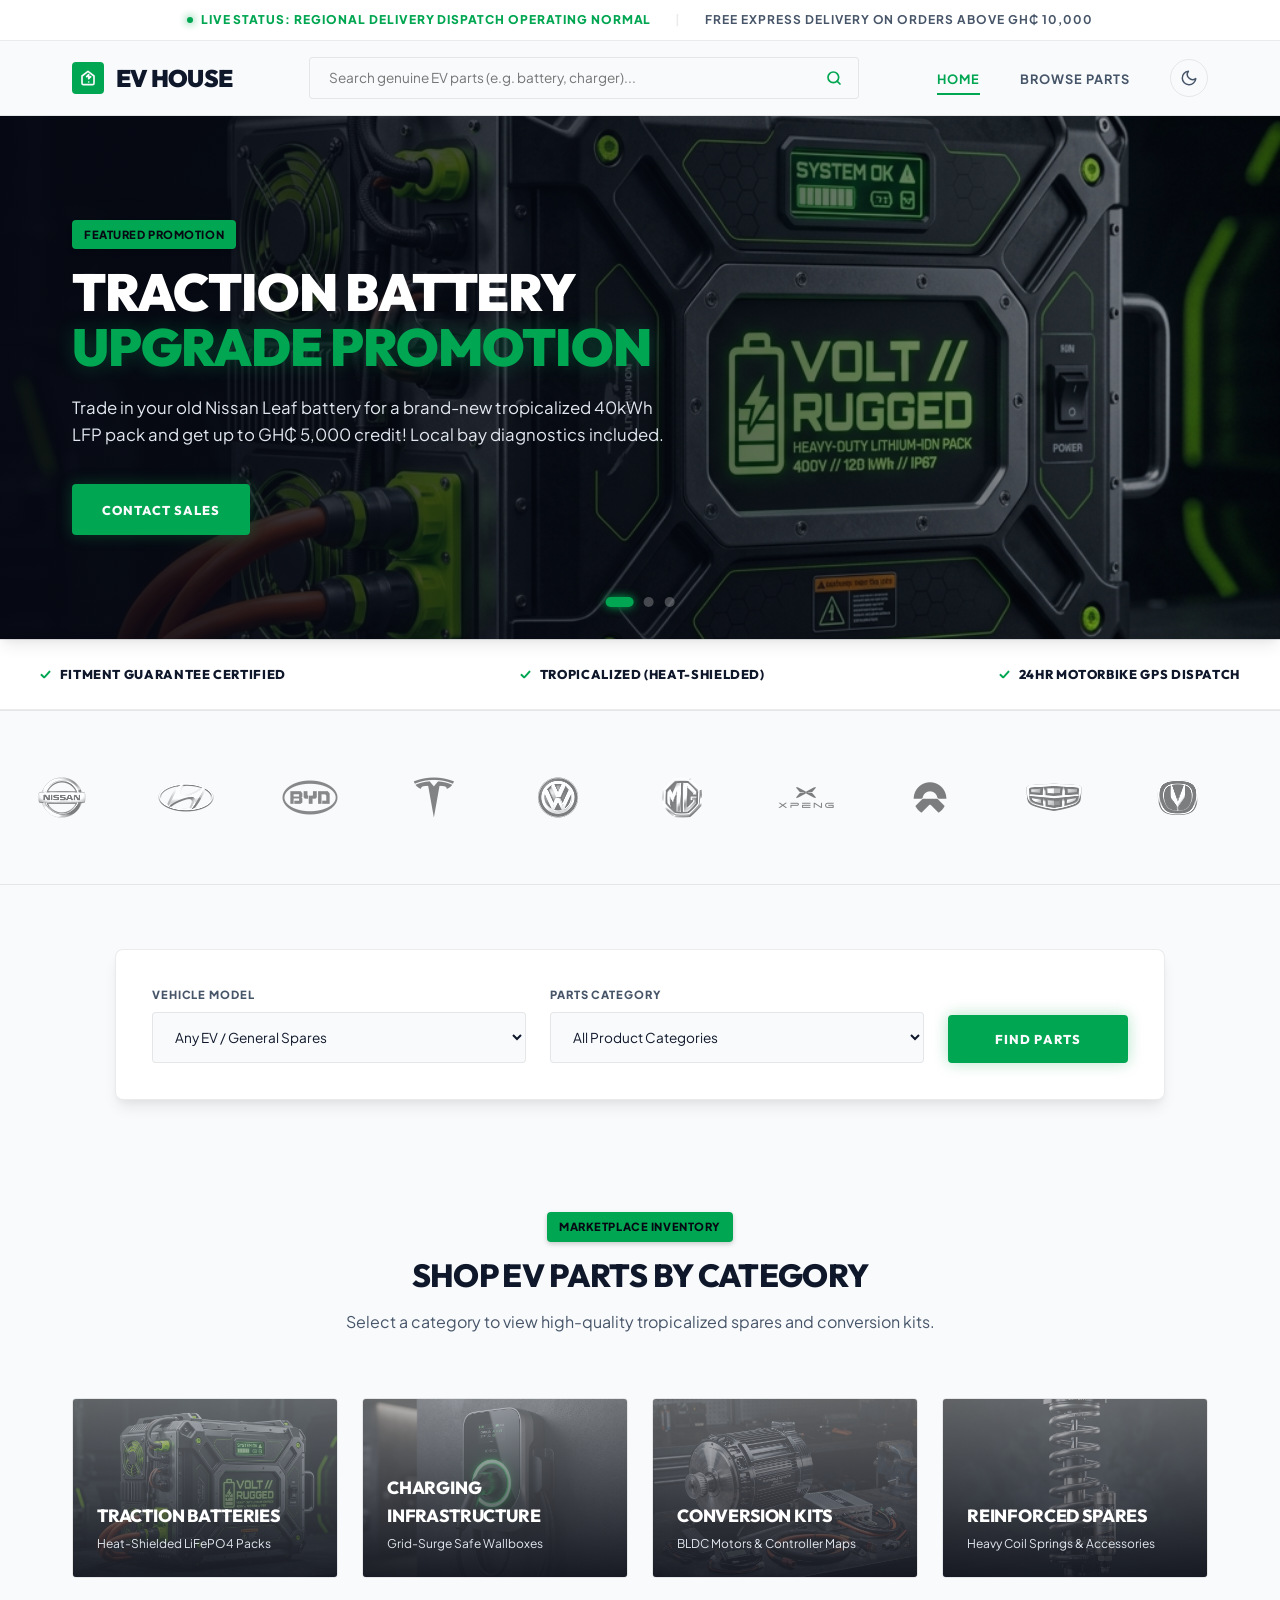
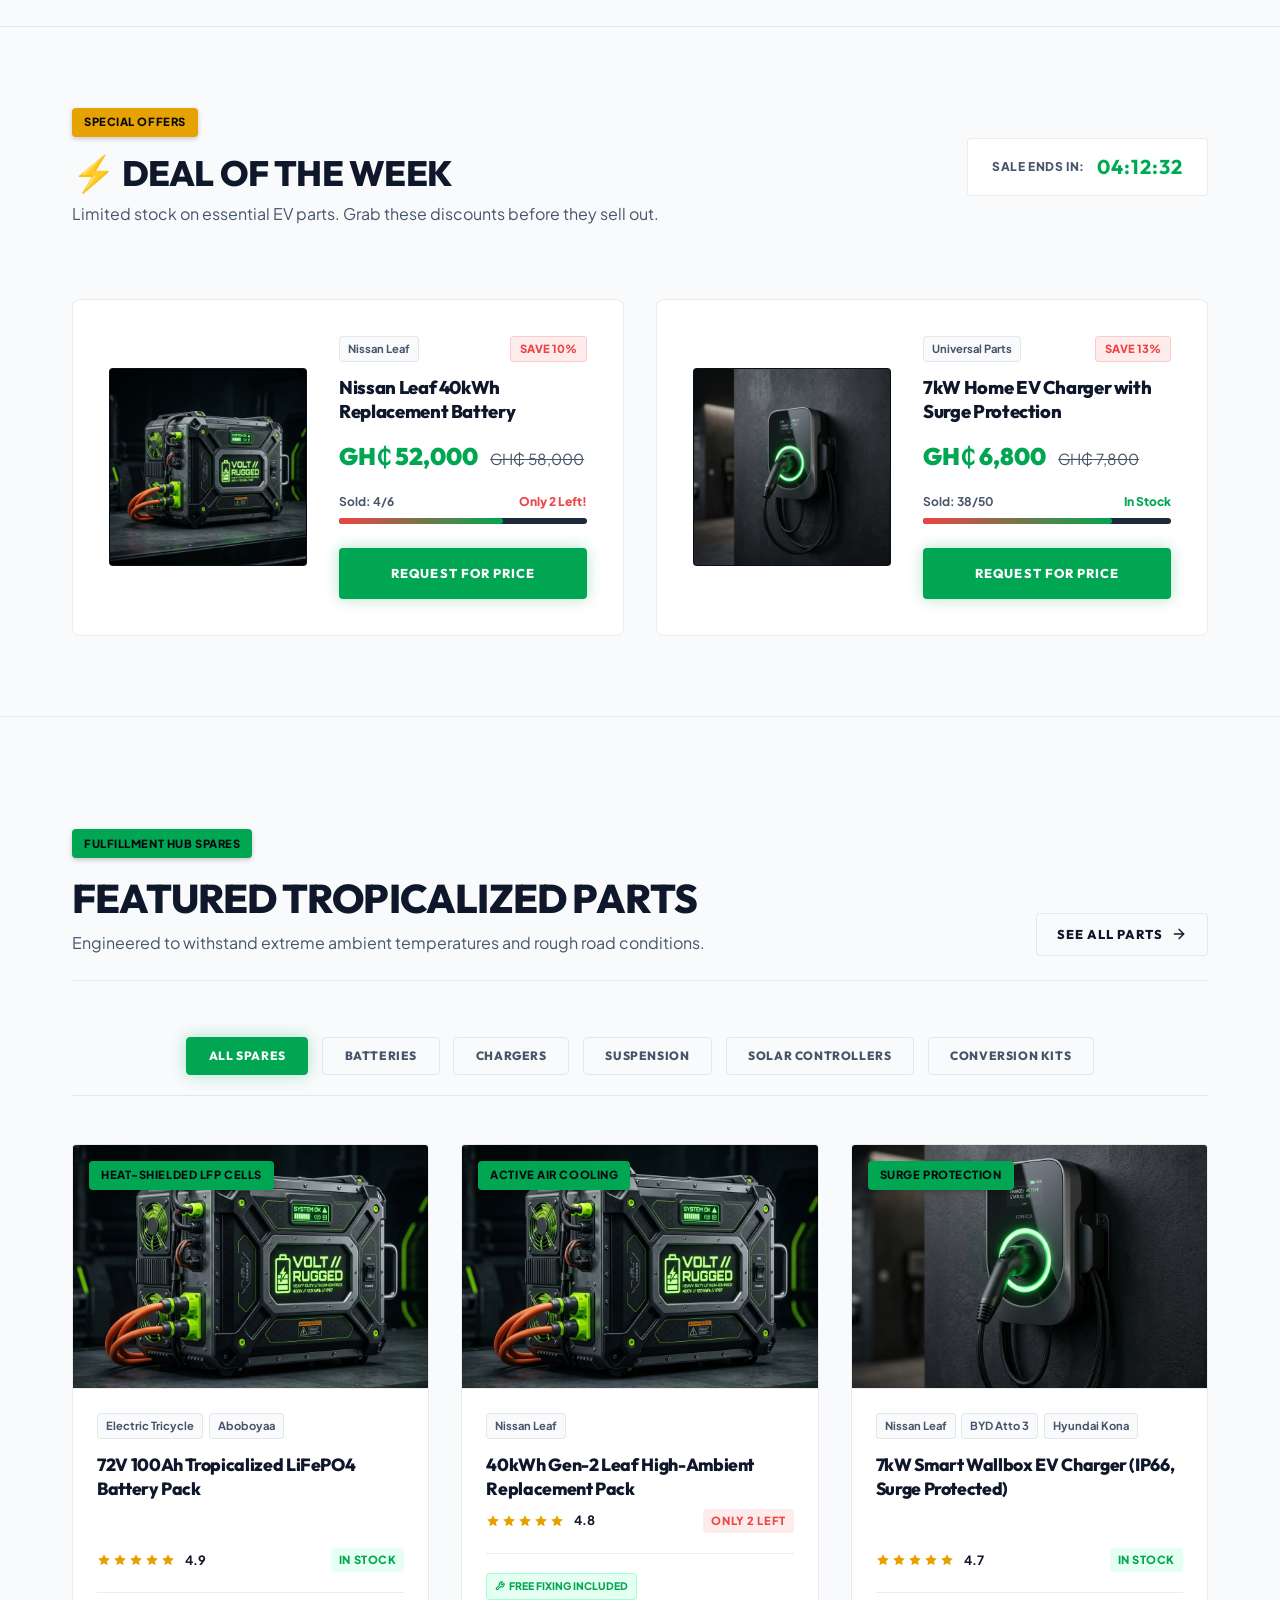
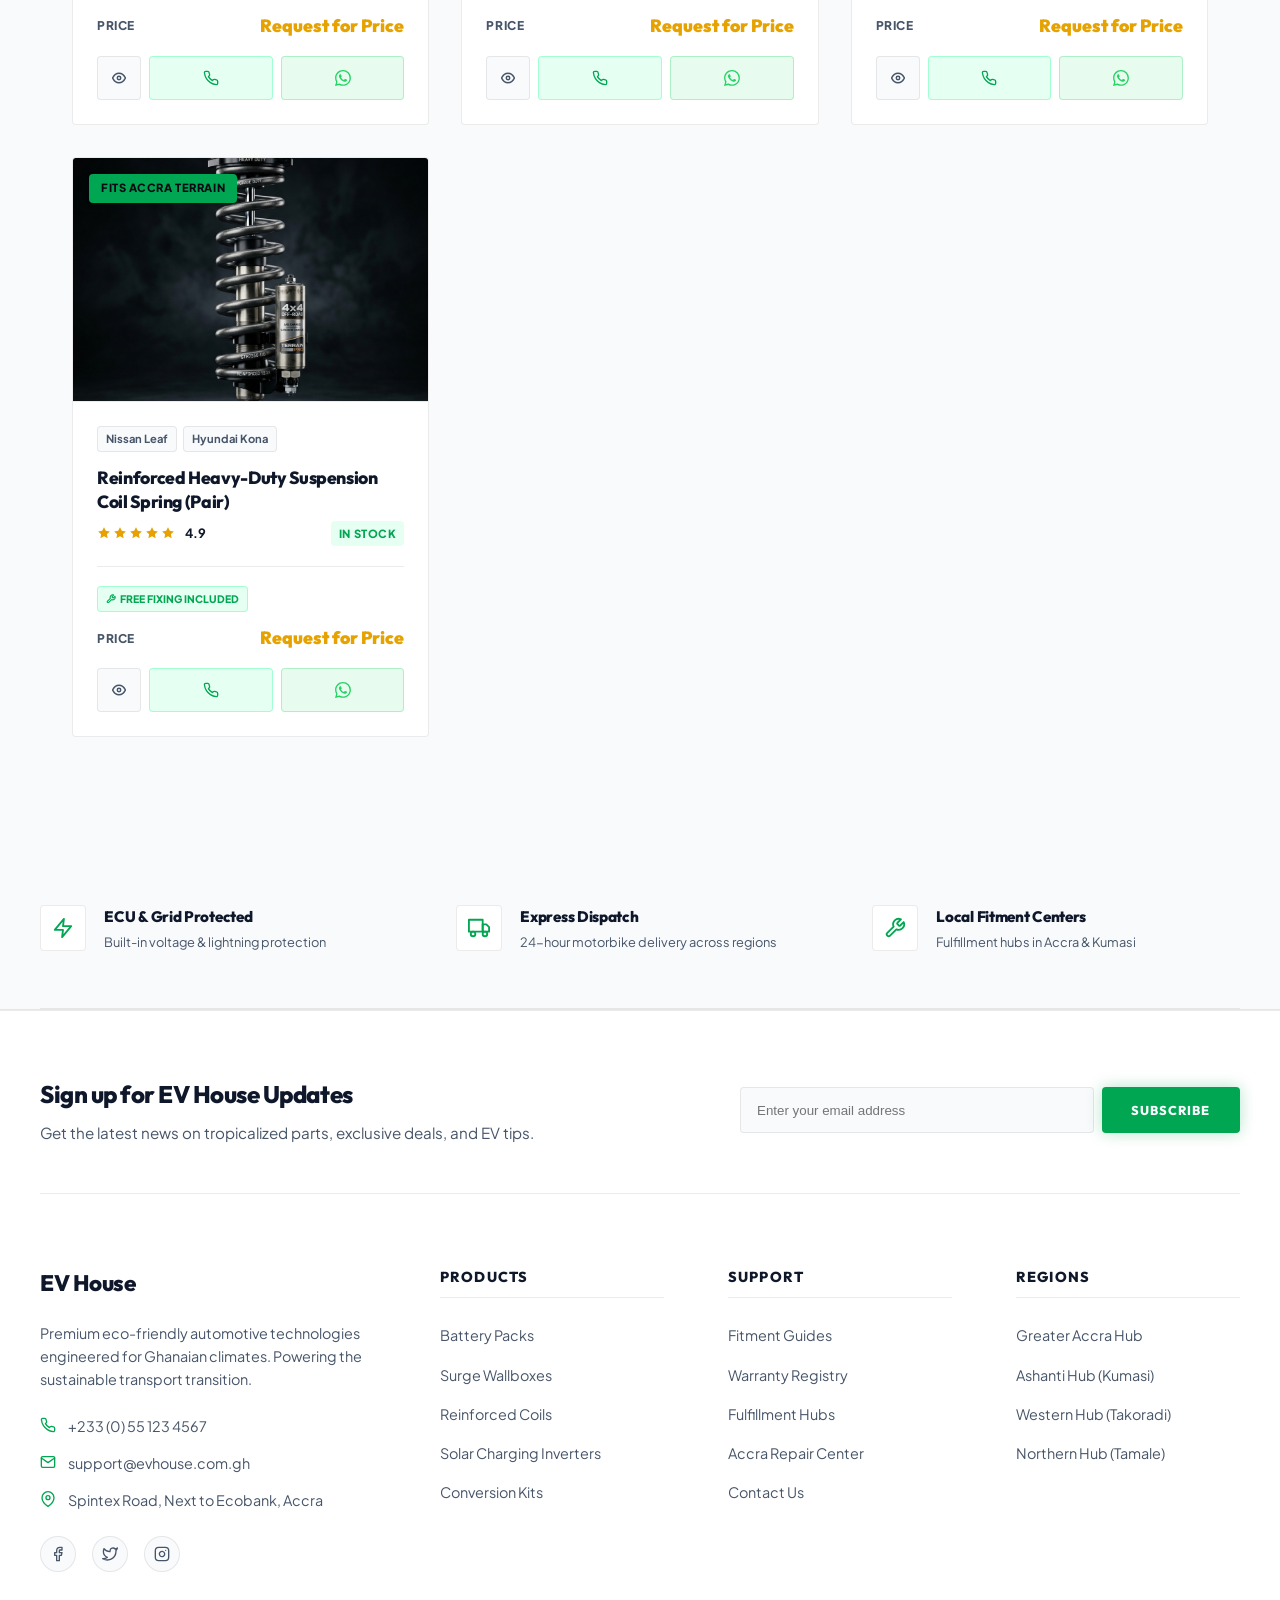
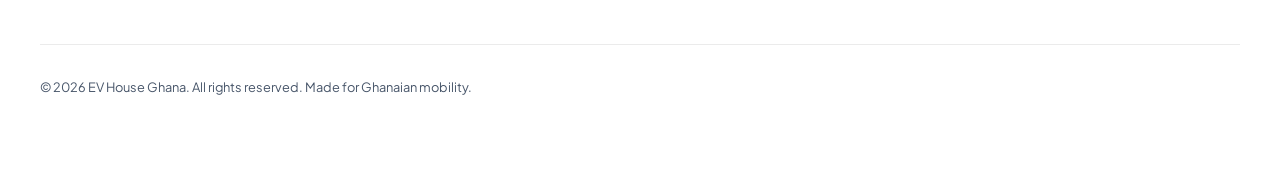
==== commit 548bc742: "Remove cart and checkout logic, simplify index.html and app.js" ====
--- a/index.html
+++ b/index.html
@@ -42,7 +42,6 @@
           <ul class="nav-links">
             <li><a href="index.html" class="active" id="nav-home">Home</a></li>
             <li><a href="catalog.html" id="nav-catalog">Browse Parts</a></li>
-            <li><a href="checkout-story.html" id="nav-checkout">Checkout Story</a></li>
           </ul>
         </nav>
         <div class="nav-actions">
@@ -50,16 +49,6 @@
             <svg class="icon-sun" xmlns="http://www.w3.org/2000/svg" width="18" height="18" viewBox="0 0 24 24" fill="none" stroke="currentColor" stroke-width="2" stroke-linecap="round" stroke-linejoin="round" style="display:none;"><circle cx="12" cy="12" r="5"/><line x1="12" y1="1" x2="12" y2="3"/><line x1="12" y1="21" x2="12" y2="23"/><line x1="4.22" y1="4.22" x2="5.64" y2="5.64"/><line x1="18.36" y1="18.36" x2="19.78" y2="19.78"/><line x1="1" y1="12" x2="3" y2="12"/><line x1="21" y1="12" x2="23" y2="12"/><line x1="4.22" y1="19.78" x2="5.64" y2="18.36"/><line x1="18.36" y1="5.64" x2="19.78" y2="4.22"/></svg>
             <svg class="icon-moon" xmlns="http://www.w3.org/2000/svg" width="18" height="18" viewBox="0 0 24 24" fill="none" stroke="currentColor" stroke-width="2" stroke-linecap="round" stroke-linejoin="round"><path d="M21 12.79A9 9 0 1 1 11.21 3 7 7 0 0 0 21 12.79z"/></svg>
           </button>
-          <a href="checkout-story.html" class="nav-cart-btn" id="nav-cart-trigger" aria-label="View Cart">
-            <div class="cart-icon-wrapper">
-              <svg xmlns="http://www.w3.org/2000/svg" width="20" height="20" viewBox="0 0 24 24" fill="none" stroke="currentColor" stroke-width="2" stroke-linecap="round" stroke-linejoin="round">
-                <path d="M6 2L3 6v14a2 2 0 0 0 2 2h14a2 2 0 0 0 2-2V6l-3-4z"/>
-                <line x1="3" y1="6" x2="21" y2="6"/>
-                <path d="M16 10a4 4 0 0 1-8 0"/>
-              </svg>
-              <span class="nav-cart-badge" id="nav-cart-count">0</span>
-            </div>
-          </a>
           <button class="mobile-menu-btn" id="mobile-menu-btn" aria-label="Toggle Menu">
             <span class="hamburger-bar"></span>
             <span class="hamburger-bar"></span>
@@ -80,7 +69,7 @@
             <span class="badge badge-eco" style="margin-bottom:1rem;">Featured Promotion</span>
             <h2 class="promo-title">TRACTION BATTERY <span>UPGRADE PROMOTION</span></h2>
             <p class="promo-desc">Trade in your old Nissan Leaf battery for a brand-new tropicalized 40kWh LFP pack and get up to GH₵ 5,000 credit! Local bay diagnostics included.</p>
-            <a href="catalog.html?category=batteries" class="btn btn-primary">Trade-In Spares</a>
+            <a href="catalog.html?category=batteries" class="btn btn-primary">Contact Sales</a>
           </div>
         </div>
       </div>
@@ -91,7 +80,7 @@
             <span class="badge badge-gold" style="margin-bottom:1rem;">Solar Charging</span>
             <h2 class="promo-title">GO OFF-GRID <span>WITH SOLAR POWER</span></h2>
             <p class="promo-desc">Direct-charge your EV drivetrain from solar roof cells. Combine our 5kW MPPT hybrid inverter with solar arrays for zero fuel bills.</p>
-            <a href="catalog.html?category=solar" class="btn btn-primary">Shop Inverters</a>
+            <a href="catalog.html?category=solar" class="btn btn-primary">Contact Sales</a>
           </div>
         </div>
       </div>
@@ -102,7 +91,7 @@
             <span class="badge badge-eco" style="margin-bottom:1rem;">Retrofit Spares</span>
             <h2 class="promo-title">COMPLETE <span>EV CONVERSION KITS</span></h2>
             <p class="promo-desc">Convert standard combustion sedans or tricycles. High-torque BLDC motors & custom mapped controller ECUs calibrated for Greater Accra.</p>
-            <a href="catalog.html?category=conversion" class="btn btn-primary">Shop Conversion Spares</a>
+            <a href="catalog.html?category=conversion" class="btn btn-primary">Contact Sales</a>
           </div>
         </div>
       </div>
@@ -129,10 +118,6 @@
       <div class="bar-item">
         <span class="bar-bullet">✓</span>
         <span>24hr Motorbike GPS Dispatch</span>
-      </div>
-      <div class="bar-item">
-        <span class="bar-bullet">✓</span>
-        <span>Secure MoMo & Card Checkouts</span>
       </div>
     </div>
   </div>
@@ -310,7 +295,7 @@
                 <div class="progress-bar-fill" style="width: 66%;"></div>
               </div>
             </div>
-            <button class="btn btn-primary add-to-cart-btn" data-id="nissan-leaf-battery" style="width: 100%;">Add to Cart</button>
+            <a href="https://wa.me/233000000000?text=Hello,%20I'd%20like%20to%20request%20a%20price%20for%20the%20Nissan%20Leaf%20Battery%20Pack." target="_blank" class="btn btn-primary" style="width: 100%; display: flex; justify-content: center; align-items: center; gap: 0.5rem;">Request for Price</a>
           </div>
         </div>
         <!-- Deal 2 -->
@@ -337,7 +322,7 @@
                 <div class="progress-bar-fill" style="width: 76%;"></div>
               </div>
             </div>
-            <button class="btn btn-primary add-to-cart-btn" data-id="wallbox-charger-7kw" style="width: 100%;">Add to Cart</button>
+            <a href="https://wa.me/233000000000?text=Hello,%20I'd%20like%20to%20request%20a%20price%20for%20the%20Wallbox%20Pulsar%20Plus." target="_blank" class="btn btn-primary" style="width: 100%; display: flex; justify-content: center; align-items: center; gap: 0.5rem;">Request for Price</a>
           </div>
         </div>
       </div>
@@ -484,12 +469,6 @@
       <div class="footer-copyright">
         <p>© 2026 EV House Ghana. All rights reserved. Made for Ghanaian mobility.</p>
       </div>
-      <div class="footer-payments">
-        <span style="font-size: 0.8rem; font-weight: 700; margin-right: 0.5rem;">Secure Checkout:</span>
-        <svg class="payment-icon" viewBox="0 0 38 24" width="38" height="24"><rect width="38" height="24" rx="3" fill="#1A1F26"/><path d="M14.5 15.5l1.5-6h2l-1.5 6h-2zM21.5 10c0-1.1-.9-2-2-2h-2c-1.1 0-2 .9-2 2v3c0 1.1.9 2 2 2h2c1.1 0 2-.9 2-2v-3zm-1.5 3h-2v-3h2v3zM27 9.5l-1.5 6h-2l1.5-6h2z" fill="#FFF"/></svg>
-        <svg class="payment-icon" viewBox="0 0 38 24" width="38" height="24"><rect width="38" height="24" rx="3" fill="#1A1F26"/><circle cx="15" cy="12" r="5" fill="#EB001B"/><circle cx="23" cy="12" r="5" fill="#F79E1B"/></svg>
-        <svg class="payment-icon" viewBox="0 0 38 24" width="38" height="24"><rect width="38" height="24" rx="3" fill="#FCCA00"/><circle cx="19" cy="12" r="6" fill="#000"/><path d="M19 14l-2-4h4l-2 4z" fill="#FCCA00"/></svg>
-      </div>
     </div>
   </footer>
 
--- a/styles/main.css
+++ b/styles/main.css
@@ -777,6 +777,10 @@
     gap: 1.5rem;
   }
   
+  .products-grid.list-view {
+    grid-template-columns: 1fr;
+  }
+  
   .products-grid.list-view .product-card {
     flex-direction: row;
     align-items: stretch;
@@ -899,6 +903,33 @@
   display: flex;
   flex-direction: column;
   flex-grow: 1;
+}
+
+.rating-stock-row {
+  display: flex;
+  justify-content: space-between;
+  align-items: center;
+}
+
+.price-row {
+  display: flex;
+  justify-content: space-between;
+  align-items: center;
+}
+
+.free-fixing-badge {
+  background: rgba(5, 255, 133, 0.1);
+  color: var(--color-primary-neon);
+  border: 1px solid rgba(5,255,133,0.3);
+  padding: 0.25rem 0.5rem;
+  border-radius: 4px;
+  font-size: 0.65rem;
+  font-weight: 800;
+  text-transform: uppercase;
+  margin-bottom: 0.75rem;
+  display: inline-flex;
+  align-items: center;
+  gap: 0.25rem;
 }
 
 .product-compatibilities {
@@ -2732,7 +2763,7 @@
 
   /* Global Spacing Reductions */
   .catalog-page-header {
-    padding: 2.5rem 1.5rem 2rem 1.5rem;
+    padding: 2.5rem 0.75rem 2rem 0.75rem;
   }
   .catalog-page-header h1 {
     font-size: 1.8rem;
@@ -2742,7 +2773,7 @@
   }
   
   .hero-section {
-    padding: 2rem 1.5rem;
+    padding: 2rem 0.75rem;
     min-height: auto;
   }
   .hero-content h1 {
@@ -2792,7 +2823,7 @@
   }
   
   section {
-    padding: 3rem 1.5rem;
+    padding: 2.5rem 0.75rem;
   }
   
   /* Vehicle Matcher Mobile Responsiveness */
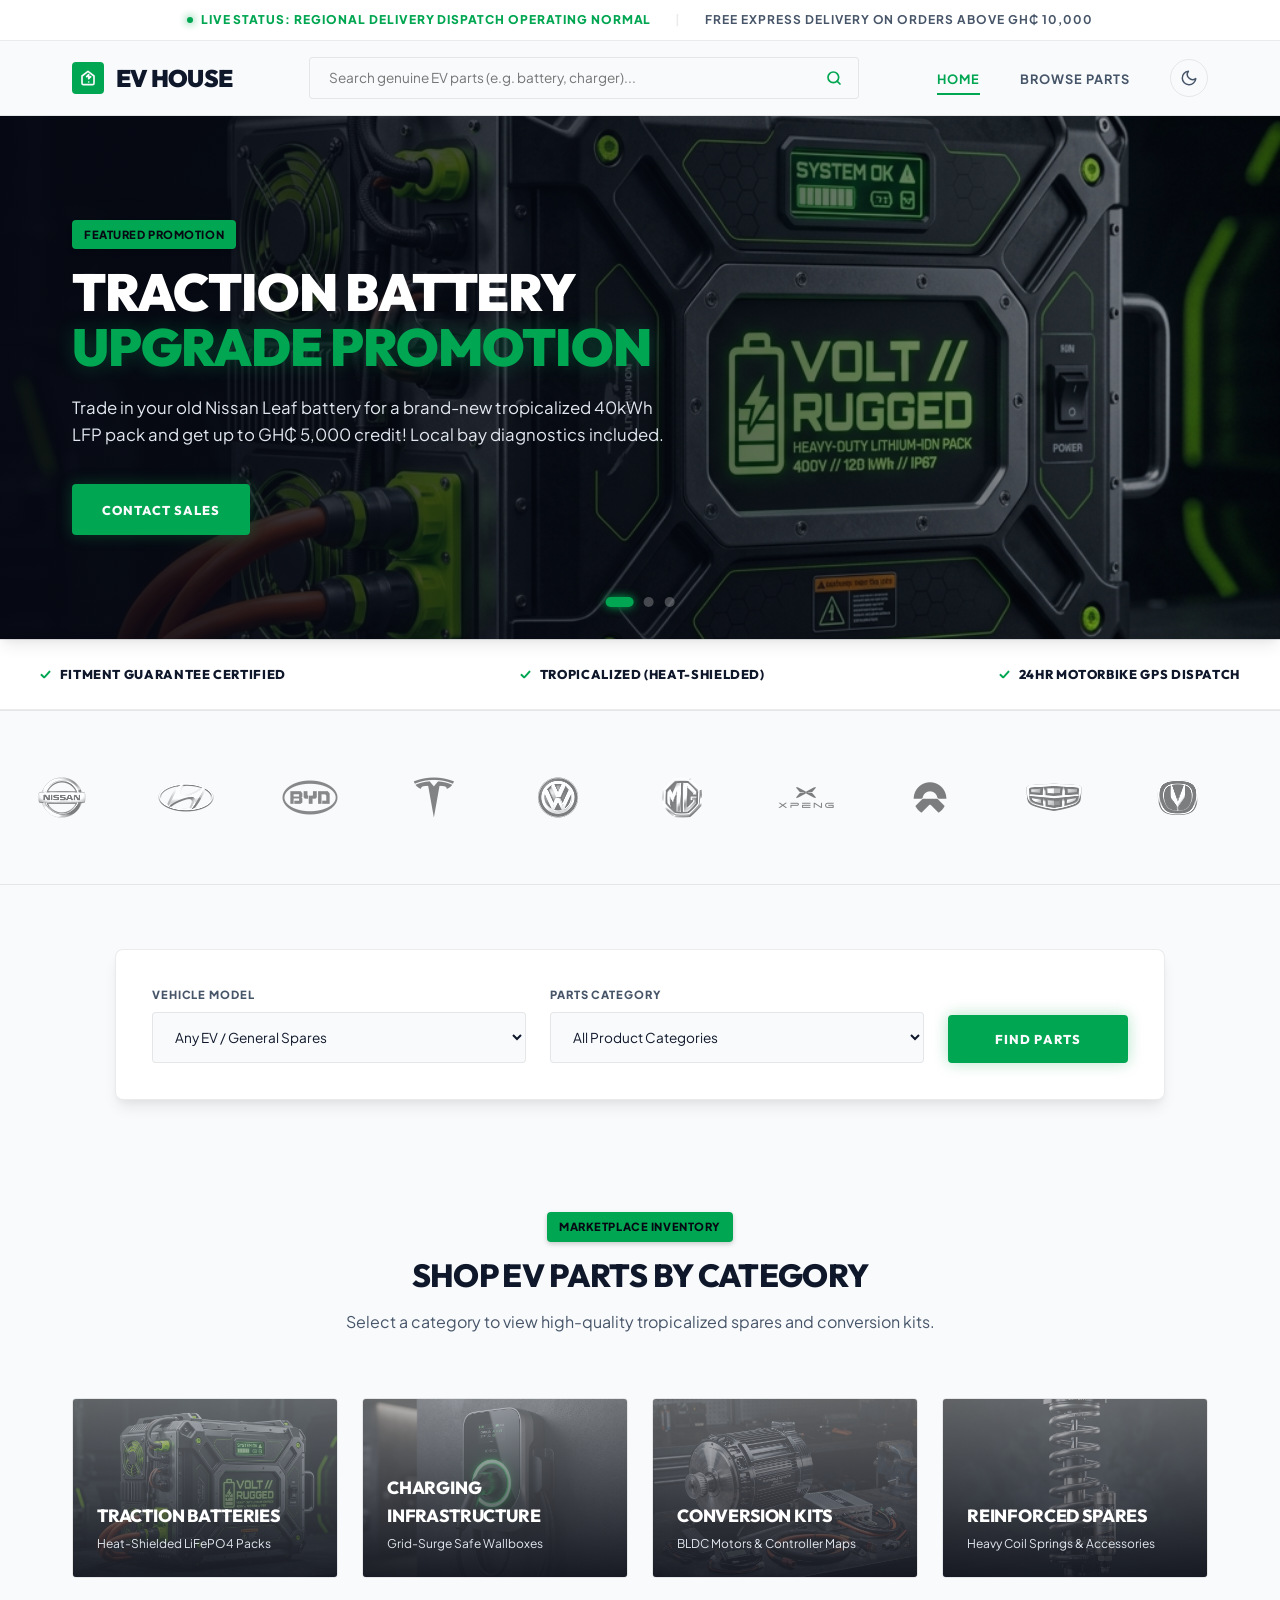
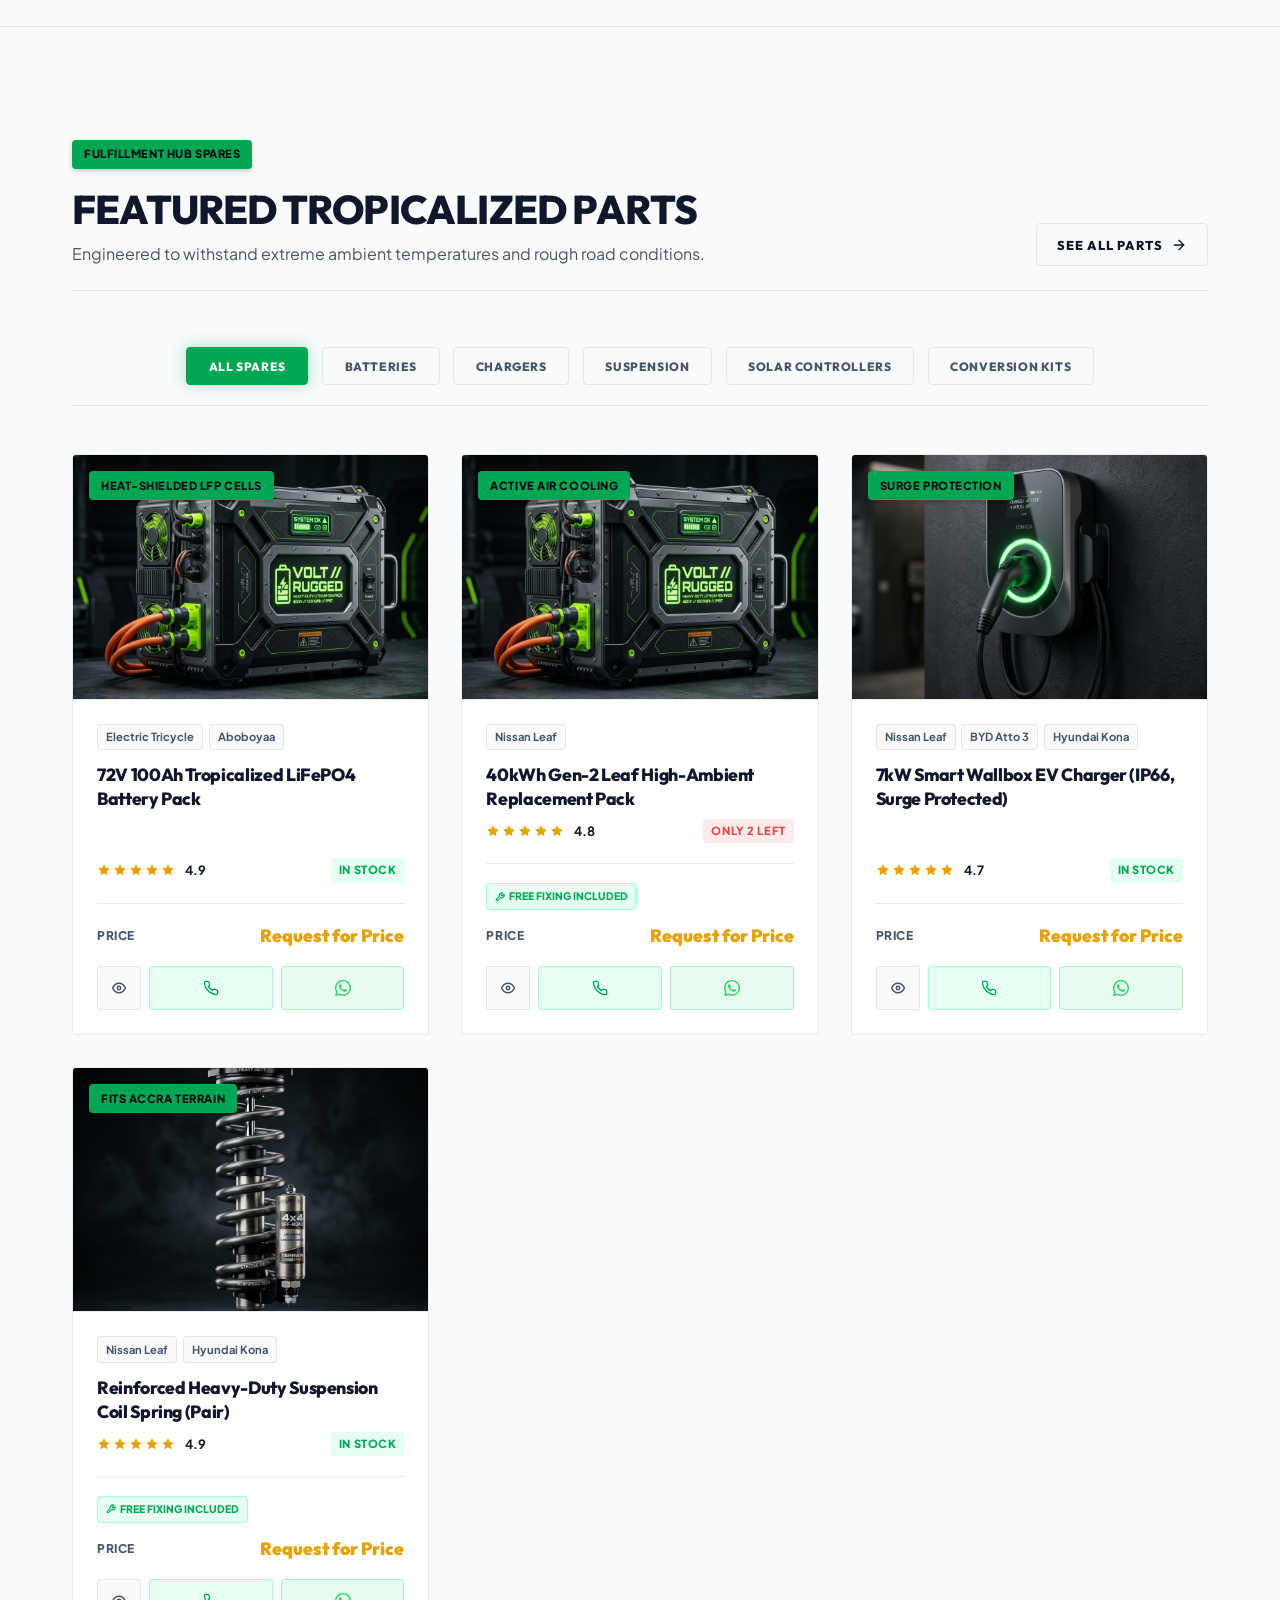
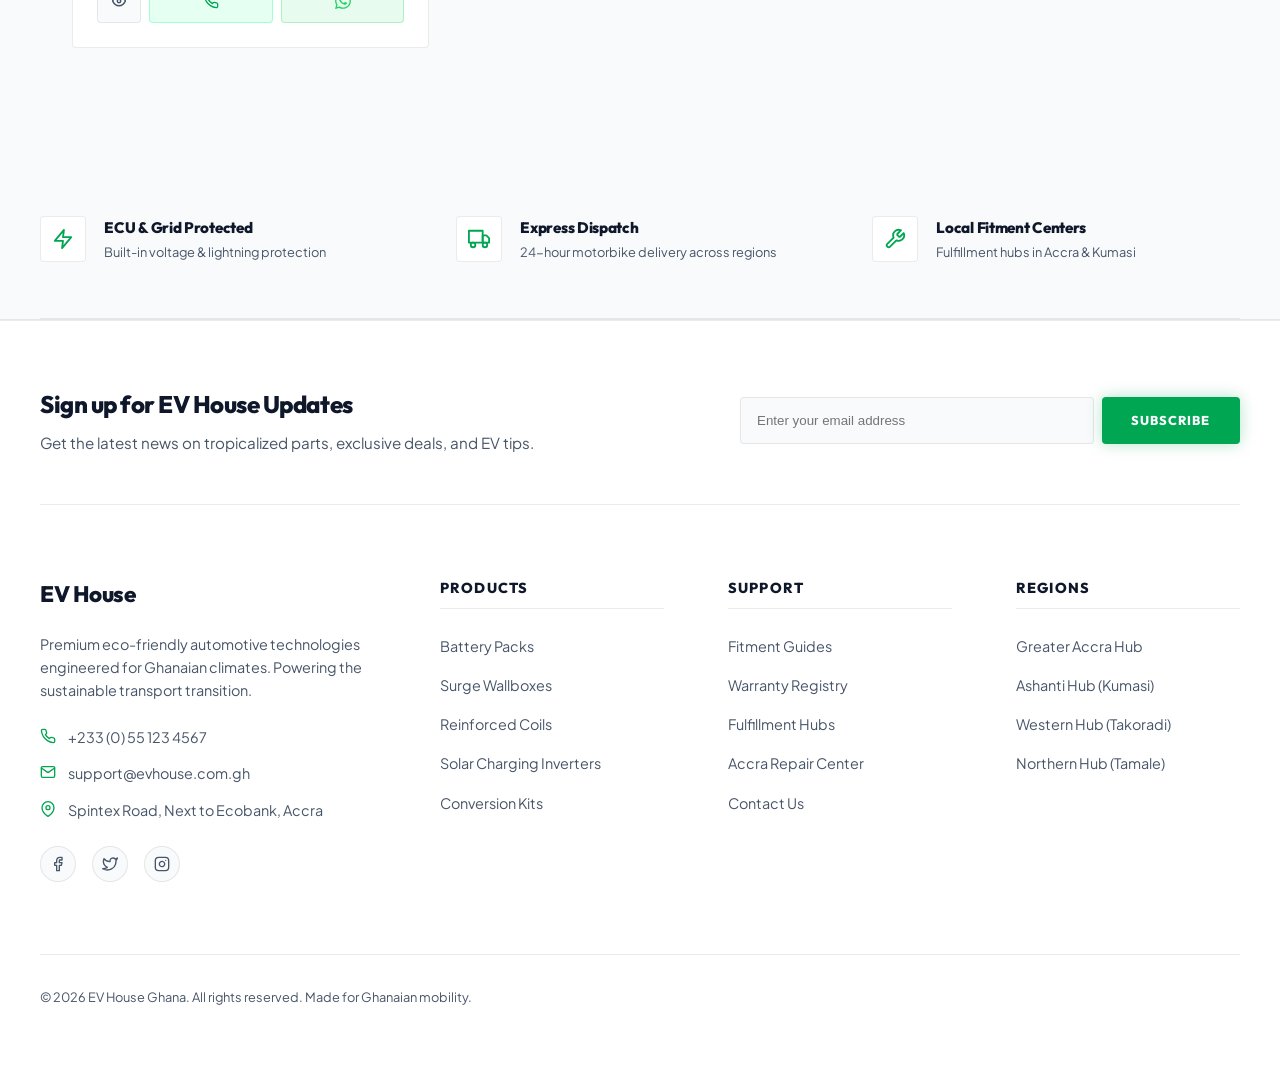
==== commit 79dd067e: "Remove flash deals section and related timer functionality" ====
--- a/index.html
+++ b/index.html
@@ -253,82 +253,6 @@
     </div>
   </section>
 
-  <!-- Special Offers Promotion (Countdown timer & Stock bars) -->
-  <section style="background: var(--color-bg-deep); padding: 5rem 0; border-bottom: 1px solid var(--color-border);">
-    <div class="container">
-      <div class="section-header" style="border-bottom:none; margin-bottom: 3rem; display:flex; justify-content:space-between; align-items:center; flex-wrap:wrap; gap:1rem;">
-        <div class="section-title">
-          <span class="badge badge-gold" style="margin-bottom: 0.5rem;">Special Offers</span>
-          <h2 style="text-transform:uppercase; font-size:2.2rem; display:flex; align-items:center; gap:0.5rem;">
-            ⚡ Deal of the Week
-          </h2>
-          <p>Limited stock on essential EV parts. Grab these discounts before they sell out.</p>
-        </div>
-        <div style="background: var(--color-bg-card); border: 1.5px solid var(--color-border); padding: 0.75rem 1.5rem; border-radius: var(--radius-sm); display:flex; align-items:center; gap:0.75rem;">
-          <span style="font-size:0.75rem; font-weight:800; color:var(--color-text-slate); text-transform:uppercase; letter-spacing:0.05em;">Sale ends in:</span>
-          <strong id="flash-timer" style="font-family:var(--font-heading); font-size:1.25rem; color:var(--color-primary-neon); text-shadow:0 0 10px rgba(5,255,133,0.15); letter-spacing:0.05em;">04:12:35</strong>
-        </div>
-      </div>
-      
-      <div class="flash-deals-container">
-        <!-- Deal 1 -->
-        <div class="flash-deal-card" data-id="nissan-leaf-battery">
-          <div class="flash-img-wrapper">
-            <img src="images/product_battery_1783794876013.jpg" alt="Nissan Leaf pack">
-          </div>
-          <div class="flash-info">
-            <div class="flash-tag-row">
-              <span class="compat-tag">Nissan Leaf</span>
-              <span class="flash-discount-badge">Save 10%</span>
-            </div>
-            <h3 class="flash-name">Nissan Leaf 40kWh Replacement Battery</h3>
-            <div class="flash-price-row">
-              <span class="flash-price-now">GH₵ 52,000</span>
-              <span class="flash-price-was">GH₵ 58,000</span>
-            </div>
-            <div class="flash-stock-info">
-              <div class="flash-stock-label">
-                <span>Sold: 4/6</span>
-                <span style="color: #ef4444; font-weight: 800;">Only 2 Left!</span>
-              </div>
-              <div class="progress-bar-stock">
-                <div class="progress-bar-fill" style="width: 66%;"></div>
-              </div>
-            </div>
-            <a href="https://wa.me/233000000000?text=Hello,%20I'd%20like%20to%20request%20a%20price%20for%20the%20Nissan%20Leaf%20Battery%20Pack." target="_blank" class="btn btn-primary" style="width: 100%; display: flex; justify-content: center; align-items: center; gap: 0.5rem;">Request for Price</a>
-          </div>
-        </div>
-        <!-- Deal 2 -->
-        <div class="flash-deal-card" data-id="wallbox-charger-7kw">
-          <div class="flash-img-wrapper">
-            <img src="images/product_charger_1783794883988.jpg" alt="Wallbox EV charger">
-          </div>
-          <div class="flash-info">
-            <div class="flash-tag-row">
-              <span class="compat-tag">Universal Parts</span>
-              <span class="flash-discount-badge">Save 13%</span>
-            </div>
-            <h3 class="flash-name">7kW Home EV Charger with Surge Protection</h3>
-            <div class="flash-price-row">
-              <span class="flash-price-now">GH₵ 6,800</span>
-              <span class="flash-price-was">GH₵ 7,800</span>
-            </div>
-            <div class="flash-stock-info">
-              <div class="flash-stock-label">
-                <span>Sold: 38/50</span>
-                <span style="color: var(--color-primary-neon); font-weight: 800;">In Stock</span>
-              </div>
-              <div class="progress-bar-stock">
-                <div class="progress-bar-fill" style="width: 76%;"></div>
-              </div>
-            </div>
-            <a href="https://wa.me/233000000000?text=Hello,%20I'd%20like%20to%20request%20a%20price%20for%20the%20Wallbox%20Pulsar%20Plus." target="_blank" class="btn btn-primary" style="width: 100%; display: flex; justify-content: center; align-items: center; gap: 0.5rem;">Request for Price</a>
-          </div>
-        </div>
-      </div>
-    </div>
-  </section>
-
 
 
   <!-- Featured Grid Section -->
